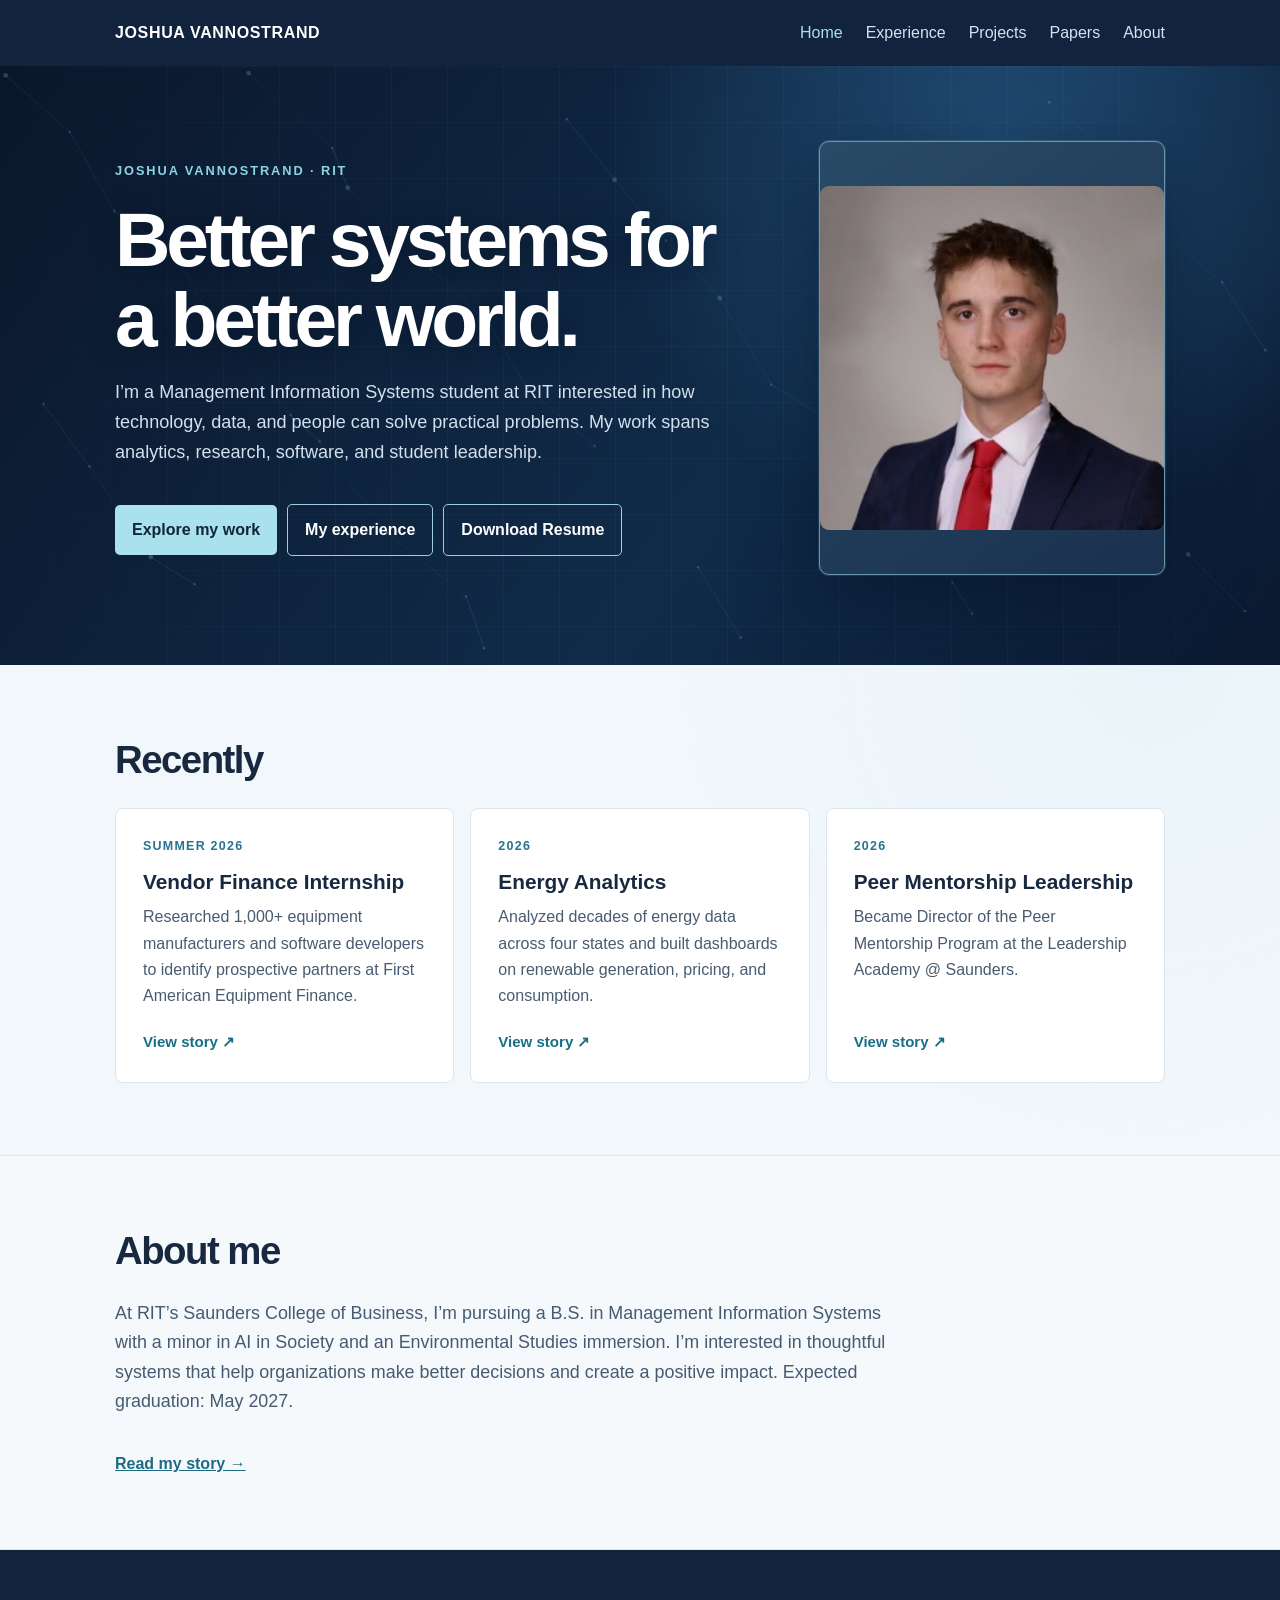
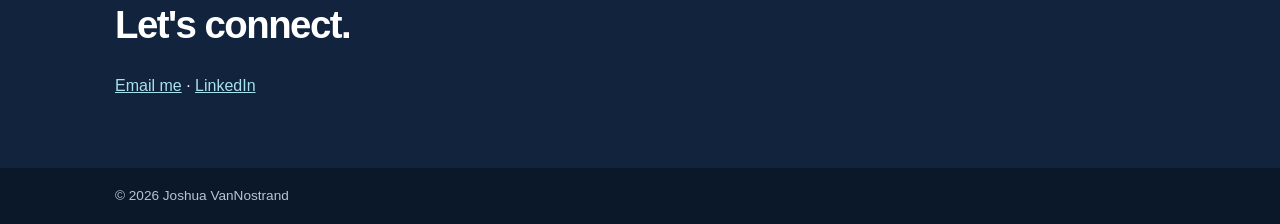
==== index.html @ e1688211 "Add files via upload" ====
<!doctype html><html lang="en"><head><meta charset="utf-8"><meta name="viewport" content="width=device-width,initial-scale=1"><meta name="description" content="Joshua VanNostrand — MIS, data analytics, technology, and research."><title>Home | Joshua VanNostrand</title><link rel="stylesheet" href="style.css"><script src="motion.js" defer></script><script src="project-dialogs.js" defer></script></head><body><header class="dark"><nav class="wrap nav" aria-label="Main navigation"><a class="brand" href="">JOSHUA VANNOSTRAND</a><div class="navlinks"><a href="" aria-current="page">Home</a><a href="experience/">Experience</a><a href="projects/">Projects</a><a href="papers/">Papers</a><a href="about/">About</a></div></nav></header><main><section class="dark hero"><div class="wrap herogrid"><div><div class="eyebrow">Joshua VanNostrand · RIT</div><h1>Better systems for a better world.</h1><p>I’m a Management Information Systems student at RIT interested in how technology, data, and people can solve practical problems. My work spans analytics, research, software, and student leadership.</p><a class="button" href="projects/">Explore my work</a><a class="button alt" href="experience/">My experience</a><a class="button alt" href="assets/joshua-vannostrand-resume.pdf" download="Joshua-VanNostrand-Resume.pdf">Download Resume</a></div><div class="portrait"><img src="assets/joshua-vannostrand.jpg" alt="Portrait of Joshua VanNostrand" width="576" height="576"></div></div></section><section class="section"><div class="wrap"><h2>Recently</h2><div class="grid"><article class="card project-card"><div class="project-summary"><div class="meta">Summer 2026</div><h3>Vendor Finance Internship</h3><p>Researched 1,000+ equipment manufacturers and software developers to identify prospective partners at First American Equipment Finance.</p></div><span class="project-cue" aria-hidden="true">View story</span><button class="project-hit-area" type="button" data-project="recent-vendor-finance-internship" aria-label="View Vendor Finance Internship" aria-haspopup="dialog"></button></article><dialog class="project-dialog" id="recent-vendor-finance-internship" aria-labelledby="title-recent-vendor-finance-internship"><div class="dialog-top"><div class="meta">Summer 2026</div><h2 id="title-recent-vendor-finance-internship">Vendor Finance Internship</h2><button class="dialog-close" type="button" aria-label="Close Vendor Finance Internship" data-close-dialog>×</button></div><div class="dialog-body"><h3>At a glance</h3><p>Researched 1,000+ equipment manufacturers and software developers to identify prospective partners at First American Equipment Finance.</p><h3>More about the work</h3><p>Researched prospective partners for the Healthcare team and developed vendor profiles to support business development at First American Equipment Finance.</p></div></dialog><article class="card project-card"><div class="project-summary"><div class="meta">2026</div><h3>Energy Analytics</h3><p>Analyzed decades of energy data across four states and built dashboards on renewable generation, pricing, and consumption.</p></div><span class="project-cue" aria-hidden="true">View story</span><button class="project-hit-area" type="button" data-project="recent-energy-analytics" aria-label="View Energy Analytics" aria-haspopup="dialog"></button></article><dialog class="project-dialog" id="recent-energy-analytics" aria-labelledby="title-recent-energy-analytics"><div class="dialog-top"><div class="meta">2026</div><h2 id="title-recent-energy-analytics">Energy Analytics</h2><button class="dialog-close" type="button" aria-label="Close Energy Analytics" data-close-dialog>×</button></div><div class="dialog-body"><h3>At a glance</h3><p>Analyzed decades of energy data across four states and built dashboards on renewable generation, pricing, and consumption.</p><h3>More about the work</h3><p>Built dashboards to compare energy trends across four states, connecting data analysis to recommendations for renewable integration.</p></div></dialog><article class="card project-card"><div class="project-summary"><div class="meta">2026</div><h3>Peer Mentorship Leadership</h3><p>Became Director of the Peer Mentorship Program at the Leadership Academy @ Saunders.</p></div><span class="project-cue" aria-hidden="true">View story</span><button class="project-hit-area" type="button" data-project="recent-peer-mentorship-leadership" aria-label="View Peer Mentorship Leadership" aria-haspopup="dialog"></button></article><dialog class="project-dialog" id="recent-peer-mentorship-leadership" aria-labelledby="title-recent-peer-mentorship-leadership"><div class="dialog-top"><div class="meta">2026</div><h2 id="title-recent-peer-mentorship-leadership">Peer Mentorship Leadership</h2><button class="dialog-close" type="button" aria-label="Close Peer Mentorship Leadership" data-close-dialog>×</button></div><div class="dialog-body"><h3>At a glance</h3><p>Became Director of the Peer Mentorship Program at the Leadership Academy @ Saunders.</p><h3>More about the work</h3><p>Coordinate mentor matching, training, and community events for students at Saunders College of Business.</p></div></dialog></div></div></section><section class="section"><div class="wrap"><h2>About me</h2><p class="lead">At RIT’s Saunders College of Business, I’m pursuing a B.S. in Management Information Systems with a minor in AI in Society and an Environmental Studies immersion. I’m interested in thoughtful systems that help organizations make better decisions and create a positive impact. Expected graduation: May 2027.</p><a class="textlink" href="about/">Read my story →</a></div></section></main><footer><div class="dark footer"><div class="wrap"><h2>Let's connect.</h2><p><a href="mailto:vannostrandjosh2005@gmail.com">Email me</a> · <a href="https://www.linkedin.com/in/joshua-vannostrand/" target="_blank" rel="noopener noreferrer">LinkedIn</a></p></div></div><div class="copyright"><div class="wrap">© 2026 Joshua VanNostrand</div></div></footer></body></html>
---- style.css ----
*{box-sizing:border-box}html{scroll-behavior:smooth}body{margin:0;background:#f6f9fc;color:#17283f;font:16px/1.65 Arial,sans-serif}a{color:inherit}a:focus-visible{outline:3px solid #d6a64b;outline-offset:4px}.wrap{max-width:1100px;margin:auto;padding:0 25px}.dark{background:#11233d;color:white}.nav{display:flex;justify-content:space-between;gap:25px;align-items:center;padding-top:20px;padding-bottom:20px}.brand{font-weight:bold;text-decoration:none;letter-spacing:.04em}.navlinks{display:flex;gap:23px;flex-wrap:wrap}.navlinks a{text-decoration:none;color:#d5e2f0}.navlinks a[aria-current],.navlinks a:hover{color:#a8e0ed}.hero{padding:75px 0 90px}.herogrid{display:grid;grid-template-columns:1.3fr .7fr;gap:60px;align-items:center}.eyebrow{color:#8dd3e4;text-transform:uppercase;letter-spacing:.15em;font-size:.8rem;font-weight:bold}h1{font-size:clamp(2.9rem,6vw,5.2rem);letter-spacing:-.055em;line-height:1.05;margin:18px 0}h2{font-size:clamp(1.9rem,3vw,2.6rem);letter-spacing:-.04em;line-height:1.2;margin:0 0 25px}h3{font-size:1.3rem;line-height:1.3;margin:0 0 9px}.hero p,.pagehead p{font-size:1.13rem;color:#d3e0ee;max-width:650px}.portrait{aspect-ratio:4/5;border:1px solid #6b96a9;border-radius:10px;background:linear-gradient(145deg,#294b67,#1a314f);display:grid;place-content:center;text-align:center;min-height:350px}.portrait img{width:100%;height:100%;object-fit:cover;border-radius:9px;display:block}.portrait b{font-size:5rem;letter-spacing:-.08em;color:#b1e1eb}.portrait span{font-size:.9rem;color:#d4e3e9}.button{display:inline-block;background:#a9e1ed;color:#10263a;text-decoration:none;font-weight:bold;border-radius:5px;padding:12px 17px;margin:18px 10px 0 0}.button.alt{background:transparent;color:white;border:1px solid #9dcfdf}.section{padding:72px 0;border-bottom:1px solid #d9e4ed}.lead{max-width:790px;font-size:1.12rem;color:#455b72}.grid{display:grid;grid-template-columns:repeat(3,1fr);gap:16px}.card{background:white;border:1px solid #dce5ee;border-radius:8px;padding:27px}.card p,.row p{color:#485b70;margin:0}.meta{font-size:.78rem;text-transform:uppercase;letter-spacing:.1em;font-weight:bold;color:#26758e;margin-bottom:12px}.pagehead{padding:68px 0 75px}.pagehead h1{font-size:clamp(2.8rem,5vw,4.5rem)}.row{display:grid;grid-template-columns:190px 1fr;gap:26px;border-top:1px solid #cedce7;padding:25px 0}.date,.org{font-weight:bold;color:#337c90}.org{margin-bottom:7px}.chips{display:flex;flex-wrap:wrap;gap:7px;margin-top:18px}.chips span{background:#eaf3f7;color:#275b6d;padding:5px 8px;border-radius:4px;font-size:.8rem}.notice{background:#e7f2f7;border-left:4px solid #71b8cd;padding:25px;max-width:780px}.footer{padding:52px 0}.footer a{color:#a9e1ed}.copyright{background:#0b182a;color:#b7c5d2;padding:17px 0;font-size:.85rem}@media(max-width:750px){.nav{align-items:flex-start;flex-direction:column}.herogrid,.grid,.row{grid-template-columns:1fr}.hero{padding:55px 0}.portrait{max-width:370px;min-height:290px}.section{padding:52px 0}.row{gap:3px}}
/* Interactive technical backdrop */
.hero,.pagehead{position:relative;overflow:hidden;isolation:isolate;background:radial-gradient(circle at 78% 15%,#214c73 0,transparent 35%),linear-gradient(125deg,#0b172b 0%,#102b49 60%,#0b1930 100%)}
.hero::before,.pagehead::before{content:"";position:absolute;inset:0;z-index:-1;pointer-events:none;background:linear-gradient(90deg,transparent 98%,rgba(128,215,237,.07) 100%),linear-gradient(0deg,transparent 98%,rgba(128,215,237,.07) 100%);background-size:56px 56px;mask-image:linear-gradient(to right,transparent,black 20%,black 85%,transparent);transform:translate3d(calc(var(--mx,0px)*.025),calc(var(--scroll,0px)*-.04),0)}
.motion-canvas{position:absolute;inset:0;width:100%;height:100%;z-index:-1;pointer-events:none;opacity:.88}
.hero .herogrid,.pagehead .wrap{position:relative;z-index:1}.hero h1{text-shadow:0 4px 25px #09172a88}.pagehead h1{text-shadow:0 3px 22px #07162888}
.portrait{box-shadow:0 22px 75px #07162c99,0 0 0 1px #8bd7e233;transform:translate3d(calc(var(--mx,0px)*.012),calc(var(--my,0px)*.012),0);transition:transform .25s ease-out,box-shadow .25s ease-out}.portrait:hover{box-shadow:0 24px 85px #07162caa,0 0 28px #72d8f455}
.section:nth-of-type(even){background:radial-gradient(circle at 90% 0%,#d8eef650,transparent 38%),#f2f7fb}.card{transition:transform .25s ease,box-shadow .25s ease,border-color .25s ease}.card:hover{transform:translateY(-5px);box-shadow:0 14px 35px #18375218;border-color:#a9cdda}.button{transition:transform .2s ease,box-shadow .2s ease}.button:hover{transform:translateY(-2px);box-shadow:0 8px 22px #54bada33}
.reveal{opacity:0;transform:translateY(18px);transition:opacity .7s ease,transform .7s ease}.reveal.visible{opacity:1;transform:none}
@media(max-width:750px){.portrait{transform:none}.hero::before,.pagehead::before{background-size:40px 40px}}
@media(prefers-reduced-motion:reduce){html{scroll-behavior:auto}*,*::before,*::after{animation-duration:.01ms!important;transition-duration:.01ms!important}.reveal{opacity:1;transform:none}.portrait{transform:none!important}}

.story-intro{max-width:750px;font-size:1.2rem;color:#415870}.story{position:relative;max-width:930px;margin:0 auto}.story::before{content:"";position:absolute;left:15px;top:10px;bottom:35px;width:2px;background:linear-gradient(#74c9dd,#264f80)}.chapter{position:relative;padding:0 0 60px 57px}.chapter::before{content:"";position:absolute;left:8px;top:7px;width:16px;height:16px;border-radius:50%;background:#9be0ef;box-shadow:0 0 0 5px #e1f3f8;border:2px solid #28758c}.chapter:last-child{padding-bottom:0}.chapter .year{color:#267a92;font-size:.81rem;font-weight:bold;letter-spacing:.13em;text-transform:uppercase}.chapter h2{margin:8px 0 13px}.chapter p{max-width:740px;color:#43566c}.travel-grid{display:grid;grid-template-columns:repeat(4,1fr);gap:12px;margin:26px 0 9px}.travel-grid figure{margin:0}.travel-grid img{width:100%;height:220px;object-fit:cover;border-radius:7px;display:block;transition:transform .25s ease,box-shadow .25s ease}.travel-grid img:hover{transform:translateY(-4px);box-shadow:0 12px 24px #17374a33}.travel-grid figcaption{font-size:.82rem;color:#52657a;margin-top:8px}.club-grid{display:grid;grid-template-columns:repeat(2,1fr);gap:16px;margin-top:23px}.club-grid .card{min-height:0}.textlink{display:inline-block;margin-top:16px;color:#1c6b83;font-weight:bold}.story-end{background:#eaf4f8;padding:27px;border-left:4px solid #72bdd2;border-radius:4px}
@media(max-width:850px){.travel-grid{grid-template-columns:repeat(2,1fr)}.club-grid{grid-template-columns:1fr}}@media(max-width:500px){.travel-grid{gap:9px}.travel-grid img{height:170px}.chapter{padding-left:42px}.travel-grid figcaption{font-size:.75rem}}

.project-card{display:flex;flex-direction:column;align-items:flex-start}.project-card .project-summary{flex:1}.project-card .chips{margin-top:16px}.dialog-close:focus-visible{outline:3px solid #d6a64b;outline-offset:3px}
.project-dialog{border:1px solid #87bad0;border-radius:14px;padding:0;width:min(760px,calc(100vw - 32px));max-height:min(86vh,900px);color:#17283f;background:#f7fbfd;box-shadow:0 28px 90px #061728a8;overflow:auto}.project-dialog::backdrop{background:#061426c9;backdrop-filter:blur(5px)}.dialog-top{background:linear-gradient(125deg,#10233c,#1d4968);color:white;padding:34px 44px 30px;position:relative}.dialog-top .meta{color:#9cdeec}.dialog-top h2{margin:8px 36px 0 0;font-size:clamp(1.7rem,3vw,2.3rem)}.dialog-close{position:absolute;top:20px;right:22px;width:36px;height:36px;border:1px solid #a8d5df;border-radius:50%;color:white;background:#ffffff16;font-size:1.4rem;line-height:1;cursor:pointer}.dialog-body{padding:30px 44px 40px}.dialog-body p{color:#425970;margin:0 0 20px}.dialog-body h3{font-size:1rem;color:#1a6780;text-transform:uppercase;letter-spacing:.09em;margin:24px 0 8px}.dialog-body .chips{margin-top:10px}.dialog-body .chips span{background:#e2f0f5}
@media(max-width:600px){.dialog-top{padding:25px 24px}.dialog-body{padding:24px}.dialog-close{top:14px;right:14px}}
@media(prefers-reduced-motion:no-preference){.project-dialog[open]{animation:dialog-in .22s ease-out}@keyframes dialog-in{from{opacity:0;transform:translateY(12px) scale(.985)}to{opacity:1;transform:none}}}

.project-card{position:relative;cursor:pointer}.project-hit-area{position:absolute;inset:0;width:100%;height:100%;border:0;border-radius:8px;background:transparent;cursor:pointer}.project-hit-area:focus-visible{outline:3px solid #d6a64b;outline-offset:4px}.project-card:focus-within{border-color:#6bbbd0;box-shadow:0 14px 35px #18375224}.project-card .project-cue{display:inline-block;margin-top:20px;color:#176e86;font-size:.94rem;font-weight:bold}.project-card .project-cue::after{content:" ↗"}.project-card:hover .project-cue{text-decoration:underline}

.role-card{position:relative;display:grid;grid-template-columns:190px 1fr;gap:26px;cursor:pointer}.role-card .project-cue{display:inline-block;margin-top:12px}.role-card:hover,.role-card:focus-within{background:#ecf7fa}.role-card h3{margin:0}.role-card .org{margin:5px 0 9px}
.photo-carousel{margin-top:18px}.carousel-viewport{display:flex;overflow-x:auto;scroll-snap-type:x proximity;scroll-behavior:auto;overscroll-behavior-inline:contain;border-radius:8px;background:#11233d;scrollbar-width:thin}.carousel-viewport figure{flex:0 0 100%;scroll-snap-align:start;margin:0;text-align:center}.carousel-viewport img{display:block;width:100%;height:min(48vh,420px);object-fit:contain}.carousel-viewport figcaption{padding:10px;color:#e4f3f8;font-size:.9rem}.carousel-controls{display:flex;align-items:center;justify-content:center;gap:20px;margin-top:12px}.carousel-controls button{border:1px solid #8ab9c8;background:white;border-radius:50%;width:38px;height:38px;color:#185c72;font-size:1.5rem;line-height:1;cursor:pointer}.carousel-controls button:hover{background:#e4f4f8}.carousel-count{font-size:.9rem;color:#4e6578;min-width:52px;text-align:center}
.travel-grid{display:flex;gap:0;margin:0}.travel-grid figure{flex:0 0 100%;scroll-snap-align:start}.travel-grid img{height:min(48vh,420px);object-fit:contain}.travel-grid figcaption{color:#e4f3f8;padding:10px;margin:0}
@media(max-width:750px){.role-card{grid-template-columns:1fr;gap:4px}}
@media(prefers-reduced-motion:reduce){.carousel-viewport{scroll-behavior:auto}}

.gallery-hint{font-size:.86rem;color:#52697c;margin:10px 0 0}.carousel-viewport:focus-visible{outline:3px solid #d6a64b;outline-offset:3px}
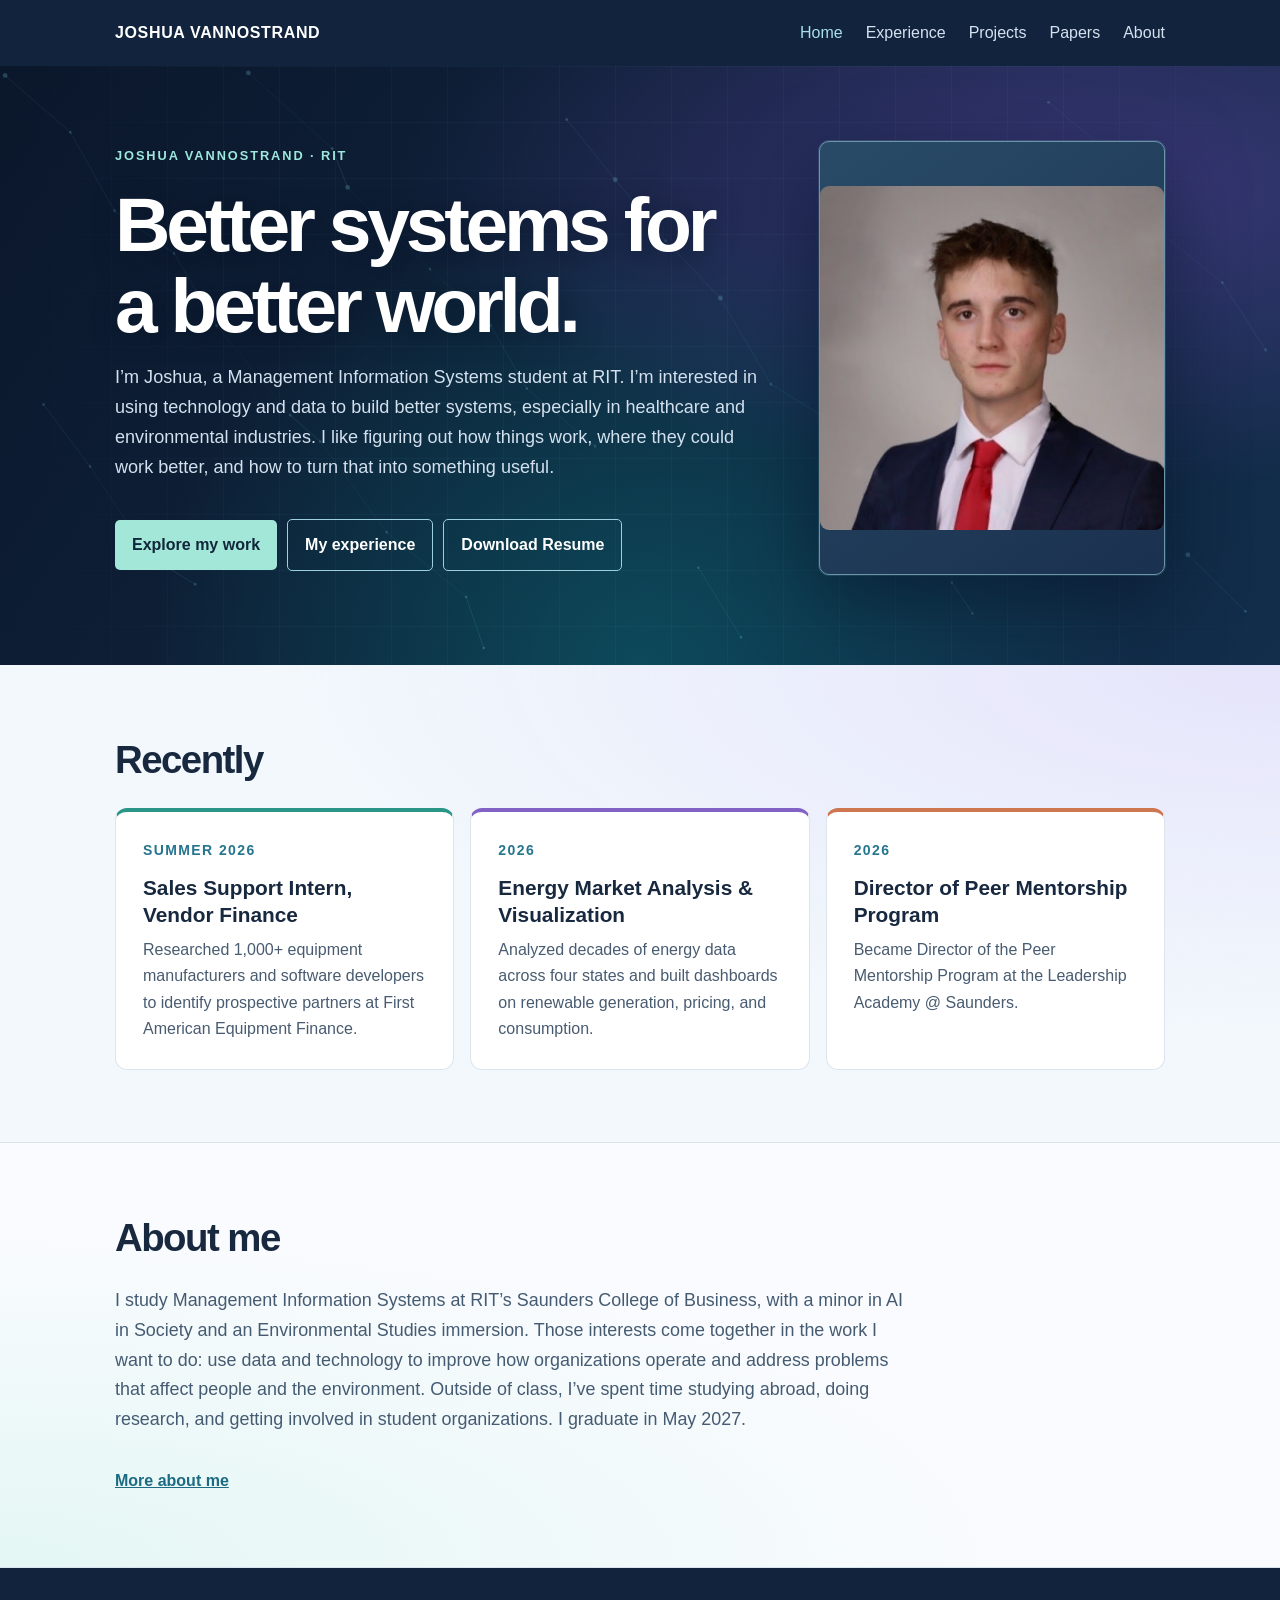
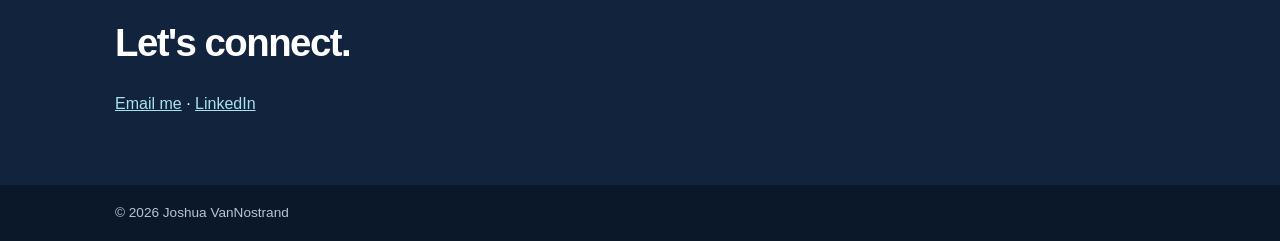
==== commit 6a32851e: "Add files via upload" ====
--- a/index.html
+++ b/index.html
@@ -1 +1 @@
-<!doctype html><html lang="en"><head><meta charset="utf-8"><meta name="viewport" content="width=device-width,initial-scale=1"><meta name="description" content="Joshua VanNostrand — MIS, data analytics, technology, and research."><title>Home | Joshua VanNostrand</title><link rel="stylesheet" href="style.css"><script src="motion.js" defer></script><script src="project-dialogs.js" defer></script></head><body><header class="dark"><nav class="wrap nav" aria-label="Main navigation"><a class="brand" href="">JOSHUA VANNOSTRAND</a><div class="navlinks"><a href="" aria-current="page">Home</a><a href="experience/">Experience</a><a href="projects/">Projects</a><a href="papers/">Papers</a><a href="about/">About</a></div></nav></header><main><section class="dark hero"><div class="wrap herogrid"><div><div class="eyebrow">Joshua VanNostrand · RIT</div><h1>Better systems for a better world.</h1><p>I’m a Management Information Systems student at RIT interested in how technology, data, and people can solve practical problems. My work spans analytics, research, software, and student leadership.</p><a class="button" href="projects/">Explore my work</a><a class="button alt" href="experience/">My experience</a><a class="button alt" href="assets/joshua-vannostrand-resume.pdf" download="Joshua-VanNostrand-Resume.pdf">Download Resume</a></div><div class="portrait"><img src="assets/joshua-vannostrand.jpg" alt="Portrait of Joshua VanNostrand" width="576" height="576"></div></div></section><section class="section"><div class="wrap"><h2>Recently</h2><div class="grid"><article class="card project-card"><div class="project-summary"><div class="meta">Summer 2026</div><h3>Vendor Finance Internship</h3><p>Researched 1,000+ equipment manufacturers and software developers to identify prospective partners at First American Equipment Finance.</p></div><span class="project-cue" aria-hidden="true">View story</span><button class="project-hit-area" type="button" data-project="recent-vendor-finance-internship" aria-label="View Vendor Finance Internship" aria-haspopup="dialog"></button></article><dialog class="project-dialog" id="recent-vendor-finance-internship" aria-labelledby="title-recent-vendor-finance-internship"><div class="dialog-top"><div class="meta">Summer 2026</div><h2 id="title-recent-vendor-finance-internship">Vendor Finance Internship</h2><button class="dialog-close" type="button" aria-label="Close Vendor Finance Internship" data-close-dialog>×</button></div><div class="dialog-body"><h3>At a glance</h3><p>Researched 1,000+ equipment manufacturers and software developers to identify prospective partners at First American Equipment Finance.</p><h3>More about the work</h3><p>Researched prospective partners for the Healthcare team and developed vendor profiles to support business development at First American Equipment Finance.</p></div></dialog><article class="card project-card"><div class="project-summary"><div class="meta">2026</div><h3>Energy Analytics</h3><p>Analyzed decades of energy data across four states and built dashboards on renewable generation, pricing, and consumption.</p></div><span class="project-cue" aria-hidden="true">View story</span><button class="project-hit-area" type="button" data-project="recent-energy-analytics" aria-label="View Energy Analytics" aria-haspopup="dialog"></button></article><dialog class="project-dialog" id="recent-energy-analytics" aria-labelledby="title-recent-energy-analytics"><div class="dialog-top"><div class="meta">2026</div><h2 id="title-recent-energy-analytics">Energy Analytics</h2><button class="dialog-close" type="button" aria-label="Close Energy Analytics" data-close-dialog>×</button></div><div class="dialog-body"><h3>At a glance</h3><p>Analyzed decades of energy data across four states and built dashboards on renewable generation, pricing, and consumption.</p><h3>More about the work</h3><p>Built dashboards to compare energy trends across four states, connecting data analysis to recommendations for renewable integration.</p></div></dialog><article class="card project-card"><div class="project-summary"><div class="meta">2026</div><h3>Peer Mentorship Leadership</h3><p>Became Director of the Peer Mentorship Program at the Leadership Academy @ Saunders.</p></div><span class="project-cue" aria-hidden="true">View story</span><button class="project-hit-area" type="button" data-project="recent-peer-mentorship-leadership" aria-label="View Peer Mentorship Leadership" aria-haspopup="dialog"></button></article><dialog class="project-dialog" id="recent-peer-mentorship-leadership" aria-labelledby="title-recent-peer-mentorship-leadership"><div class="dialog-top"><div class="meta">2026</div><h2 id="title-recent-peer-mentorship-leadership">Peer Mentorship Leadership</h2><button class="dialog-close" type="button" aria-label="Close Peer Mentorship Leadership" data-close-dialog>×</button></div><div class="dialog-body"><h3>At a glance</h3><p>Became Director of the Peer Mentorship Program at the Leadership Academy @ Saunders.</p><h3>More about the work</h3><p>Coordinate mentor matching, training, and community events for students at Saunders College of Business.</p></div></dialog></div></div></section><section class="section"><div class="wrap"><h2>About me</h2><p class="lead">At RIT’s Saunders College of Business, I’m pursuing a B.S. in Management Information Systems with a minor in AI in Society and an Environmental Studies immersion. I’m interested in thoughtful systems that help organizations make better decisions and create a positive impact. Expected graduation: May 2027.</p><a class="textlink" href="about/">Read my story →</a></div></section></main><footer><div class="dark footer"><div class="wrap"><h2>Let's connect.</h2><p><a href="mailto:vannostrandjosh2005@gmail.com">Email me</a> · <a href="https://www.linkedin.com/in/joshua-vannostrand/" target="_blank" rel="noopener noreferrer">LinkedIn</a></p></div></div><div class="copyright"><div class="wrap">© 2026 Joshua VanNostrand</div></div></footer></body></html>+<!doctype html><html lang="en"><head><meta charset="utf-8"><meta name="viewport" content="width=device-width,initial-scale=1"><meta name="description" content="Joshua VanNostrand — RIT MIS student interested in technology and data for better systems in healthcare and environmental industries."><title>Home | Joshua VanNostrand</title><link rel="icon" type="image/svg+xml" href="data:image/svg+xml,%3Csvg%20xmlns%3D%22http%3A%2F%2Fwww.w3.org%2F2000%2Fsvg%22%20viewBox%3D%220%200%2064%2064%22%3E%3Crect%20width%3D%2264%22%20height%3D%2264%22%20rx%3D%2212%22%20fill%3D%22%230b1930%22%2F%3E%3Cpath%20d%3D%22M12%2019h15v24c0%209-15%209-15%200v-4%22%20fill%3D%22none%22%20stroke%3D%22%238dd3e4%22%20stroke-width%3D%226%22%20stroke-linejoin%3D%22round%22%2F%3E%3Cpath%20d%3D%22m34%2017%209%2031%2010-31%22%20fill%3D%22none%22%20stroke%3D%22%238dd3e4%22%20stroke-width%3D%226%22%20stroke-linejoin%3D%22round%22%2F%3E%3C%2Fsvg%3E"><link rel="stylesheet" href="style.css"><script src="motion.js" defer></script><script src="project-dialogs.js" defer></script></head><body><header class="dark"><nav class="wrap nav" aria-label="Main navigation"><a class="brand" href="">JOSHUA VANNOSTRAND</a><div class="navlinks"><a href="" aria-current="page">Home</a><a href="experience/">Experience</a><a href="projects/">Projects</a><a href="papers/">Papers</a><a href="about/">About</a></div></nav></header><main><section class="dark hero"><div class="wrap herogrid"><div><div class="eyebrow">Joshua VanNostrand · RIT</div><h1>Better systems for a better world.</h1><p>I’m Joshua, a Management Information Systems student at RIT. I’m interested in using technology and data to build better systems, especially in healthcare and environmental industries. I like figuring out how things work, where they could work better, and how to turn that into something useful.</p><a class="button" href="projects/">Explore my work</a><a class="button alt" href="experience/">My experience</a><a class="button alt" href="assets/joshua-vannostrand-resume.pdf" download="Joshua-VanNostrand-Resume.pdf">Download Resume</a></div><div class="portrait"><img src="assets/joshua-vannostrand.jpg" alt="Portrait of Joshua VanNostrand" width="576" height="576"></div></div></section><section class="section"><div class="wrap"><h2>Recently</h2><div class="grid"><article class="card project-card"><div class="project-summary"><div class="meta">Summer 2026</div><h3>Sales Support Intern, Vendor Finance</h3><p>Researched 1,000+ equipment manufacturers and software developers to identify prospective partners at First American Equipment Finance.</p></div><button class="project-hit-area" type="button" data-project="recent-sales-support-intern,-vendor-finance" aria-label="View Sales Support Intern, Vendor Finance" aria-haspopup="dialog"></button></article><dialog class="project-dialog" id="recent-sales-support-intern,-vendor-finance" aria-labelledby="title-recent-sales-support-intern,-vendor-finance"><div class="dialog-top"><div class="meta">Summer 2026</div><h2 id="title-recent-sales-support-intern,-vendor-finance">Sales Support Intern, Vendor Finance</h2><button class="dialog-close" type="button" aria-label="Close Sales Support Intern, Vendor Finance" data-close-dialog>×</button></div><div class="dialog-body"><h3>Overview</h3><p>Researched 1,000+ equipment manufacturers and software developers to identify prospective partners at First American Equipment Finance.</p><h3>More about the work</h3><p>Researched prospective partners for the Healthcare team and developed vendor profiles to support business development at First American Equipment Finance.</p></div></dialog><article class="card project-card"><div class="project-summary"><div class="meta">2026</div><h3>Energy Market Analysis & Visualization</h3><p>Analyzed decades of energy data across four states and built dashboards on renewable generation, pricing, and consumption.</p></div><button class="project-hit-area" type="button" data-project="recent-energy-market-analysis-&-visualization" aria-label="View Energy Market Analysis & Visualization" aria-haspopup="dialog"></button></article><dialog class="project-dialog" id="recent-energy-market-analysis-&-visualization" aria-labelledby="title-recent-energy-market-analysis-&-visualization"><div class="dialog-top"><div class="meta">2026</div><h2 id="title-recent-energy-market-analysis-&-visualization">Energy Market Analysis & Visualization</h2><button class="dialog-close" type="button" aria-label="Close Energy Market Analysis & Visualization" data-close-dialog>×</button></div><div class="dialog-body"><h3>Overview</h3><p>Analyzed decades of energy data across four states and built dashboards on renewable generation, pricing, and consumption.</p><h3>More about the work</h3><p>Analyzed more than 196,000 data points and 700+ variables per state across California, Texas, Arizona, and New Mexico. The dashboards supported cross-state benchmarking and recommendations on renewable adoption, infrastructure, and interstate coordination.</p></div></dialog><article class="card project-card"><div class="project-summary"><div class="meta">2026</div><h3>Director of Peer Mentorship Program</h3><p>Became Director of the Peer Mentorship Program at the Leadership Academy @ Saunders.</p></div><button class="project-hit-area" type="button" data-project="recent-director-of-peer-mentorship-program" aria-label="View Director of Peer Mentorship Program" aria-haspopup="dialog"></button></article><dialog class="project-dialog" id="recent-director-of-peer-mentorship-program" aria-labelledby="title-recent-director-of-peer-mentorship-program"><div class="dialog-top"><div class="meta">2026</div><h2 id="title-recent-director-of-peer-mentorship-program">Director of Peer Mentorship Program</h2><button class="dialog-close" type="button" aria-label="Close Director of Peer Mentorship Program" data-close-dialog>×</button></div><div class="dialog-body"><h3>Overview</h3><p>Became Director of the Peer Mentorship Program at the Leadership Academy @ Saunders.</p><h3>More about the work</h3><p>Coordinate mentor matching, training, and community events for students at Saunders College of Business.</p></div></dialog></div></div></section><section class="section"><div class="wrap"><h2>About me</h2><p class="lead">I study Management Information Systems at RIT’s Saunders College of Business, with a minor in AI in Society and an Environmental Studies immersion. Those interests come together in the work I want to do: use data and technology to improve how organizations operate and address problems that affect people and the environment. Outside of class, I’ve spent time studying abroad, doing research, and getting involved in student organizations. I graduate in May 2027.</p><a class="textlink" href="about/">More about me</a></div></section></main><footer><div class="dark footer"><div class="wrap"><h2>Let's connect.</h2><p><a href="mailto:vannostrandjosh2005@gmail.com">Email me</a> · <a href="https://www.linkedin.com/in/joshua-vannostrand/" target="_blank" rel="noopener noreferrer">LinkedIn</a></p></div></div><div class="copyright"><div class="wrap">© 2026 Joshua VanNostrand</div></div></footer></body></html>
--- a/style.css
+++ b/style.css
@@ -27,3 +27,18 @@
 @media(prefers-reduced-motion:reduce){.carousel-viewport{scroll-behavior:auto}}
 
 .gallery-hint{font-size:.86rem;color:#52697c;margin:10px 0 0}.carousel-viewport:focus-visible{outline:3px solid #d6a64b;outline-offset:3px}
+
+.hero,.pagehead{background:radial-gradient(ellipse at 85% 20%,#6446aa80,transparent 45%),radial-gradient(ellipse at 50% 100%,#087f8366,transparent 55%),linear-gradient(125deg,#0b172b,#122e4b)}
+.hero h1{color:#fff}.hero .eyebrow,.pagehead .eyebrow{color:#9ce7de}
+.section:nth-of-type(even){background:radial-gradient(ellipse at 100% 0%,#d8d1fa80,transparent 55%),#f2f8fc}
+.section:nth-of-type(odd){background:radial-gradient(ellipse at 0 100%,#c8f1e970,transparent 55%),#f9fbfe}
+.card{border-top:4px solid #299688;border-radius:12px}.card:nth-of-type(3n+2){border-top-color:#8262c4}.card:nth-of-type(3n){border-top-color:#ce7650}
+.project-card:hover,.project-card:focus-within{border-color:#7563b4;box-shadow:0 16px 35px #59469724;transform:translateY(-5px)}
+.role-card{padding:25px 20px;border-radius:12px;border-left:4px solid #499a9b;margin-bottom:12px}.role-card:nth-of-type(even){border-left-color:#9576cd}.role-card:hover,.role-card:focus-within{background:#eeeafb}
+.button{background:#a2e7d7}.button:hover{box-shadow:0 8px 22px #9675cf44}.dialog-top{background:linear-gradient(115deg,#14334b,#35505d 55%,#59427c)}
+.story-intro{margin-bottom:50px}.story::before{background:linear-gradient(#e49c66,#9670cf,#41a79b,#4b8fc6)}
+.chapter::before{background:#f1b179;border-color:#a85f31;box-shadow:0 0 0 5px #faeadc}.chapter:nth-of-type(3n+2)::before{background:#ba9ce8;border-color:#73549c;box-shadow:0 0 0 5px #eee5fa}.chapter:nth-of-type(3n)::before{background:#8fddc9;border-color:#2c8276;box-shadow:0 0 0 5px #def5ee}
+.chapter .year{color:#655098;font-size:.875rem}.chapter h2{font-size:clamp(1.65rem,3vw,2.2rem)}
+.photo-carousel{max-width:760px;margin:24px 0 10px}.carousel-viewport{background:linear-gradient(120deg,#142b42,#303055);border:1px solid #70649a55;box-shadow:0 10px 28px #23364c18;scrollbar-color:#9b8bcd #1c2c45}.carousel-viewport img{height:clamp(250px,48vw,450px);max-height:60vh;object-fit:contain}.carousel-viewport figure{min-width:0}.carousel-viewport figcaption{font-size:.9rem}.story-end{background:linear-gradient(115deg,#dff3ed,#ede7fb);border-color:#8770b1}
+.education-panel{display:grid;grid-template-columns:1fr 1fr;gap:38px;padding:32px;border:1px solid #d2d9ed;border-radius:14px;background:linear-gradient(120deg,#e9f5f1,#f0ebfa)}.education-panel h3{color:#273955}.education-panel p{color:#45566e}.gpa{display:inline-flex;gap:12px;align-items:center;padding:9px 16px;background:#fff;border-radius:8px;color:#245d59}.awards{padding-left:20px;margin:16px 0 0}.awards li{margin:0 0 12px}.awards span{display:block;color:#536079;font-size:.9rem}.meta{font-size:.875rem}.chips span{font-size:.875rem}
+@media(max-width:650px){.education-panel{grid-template-columns:1fr;padding:24px;gap:25px}.chapter{padding-left:39px}.role-card{padding:20px 15px}.carousel-viewport img{height:320px}}
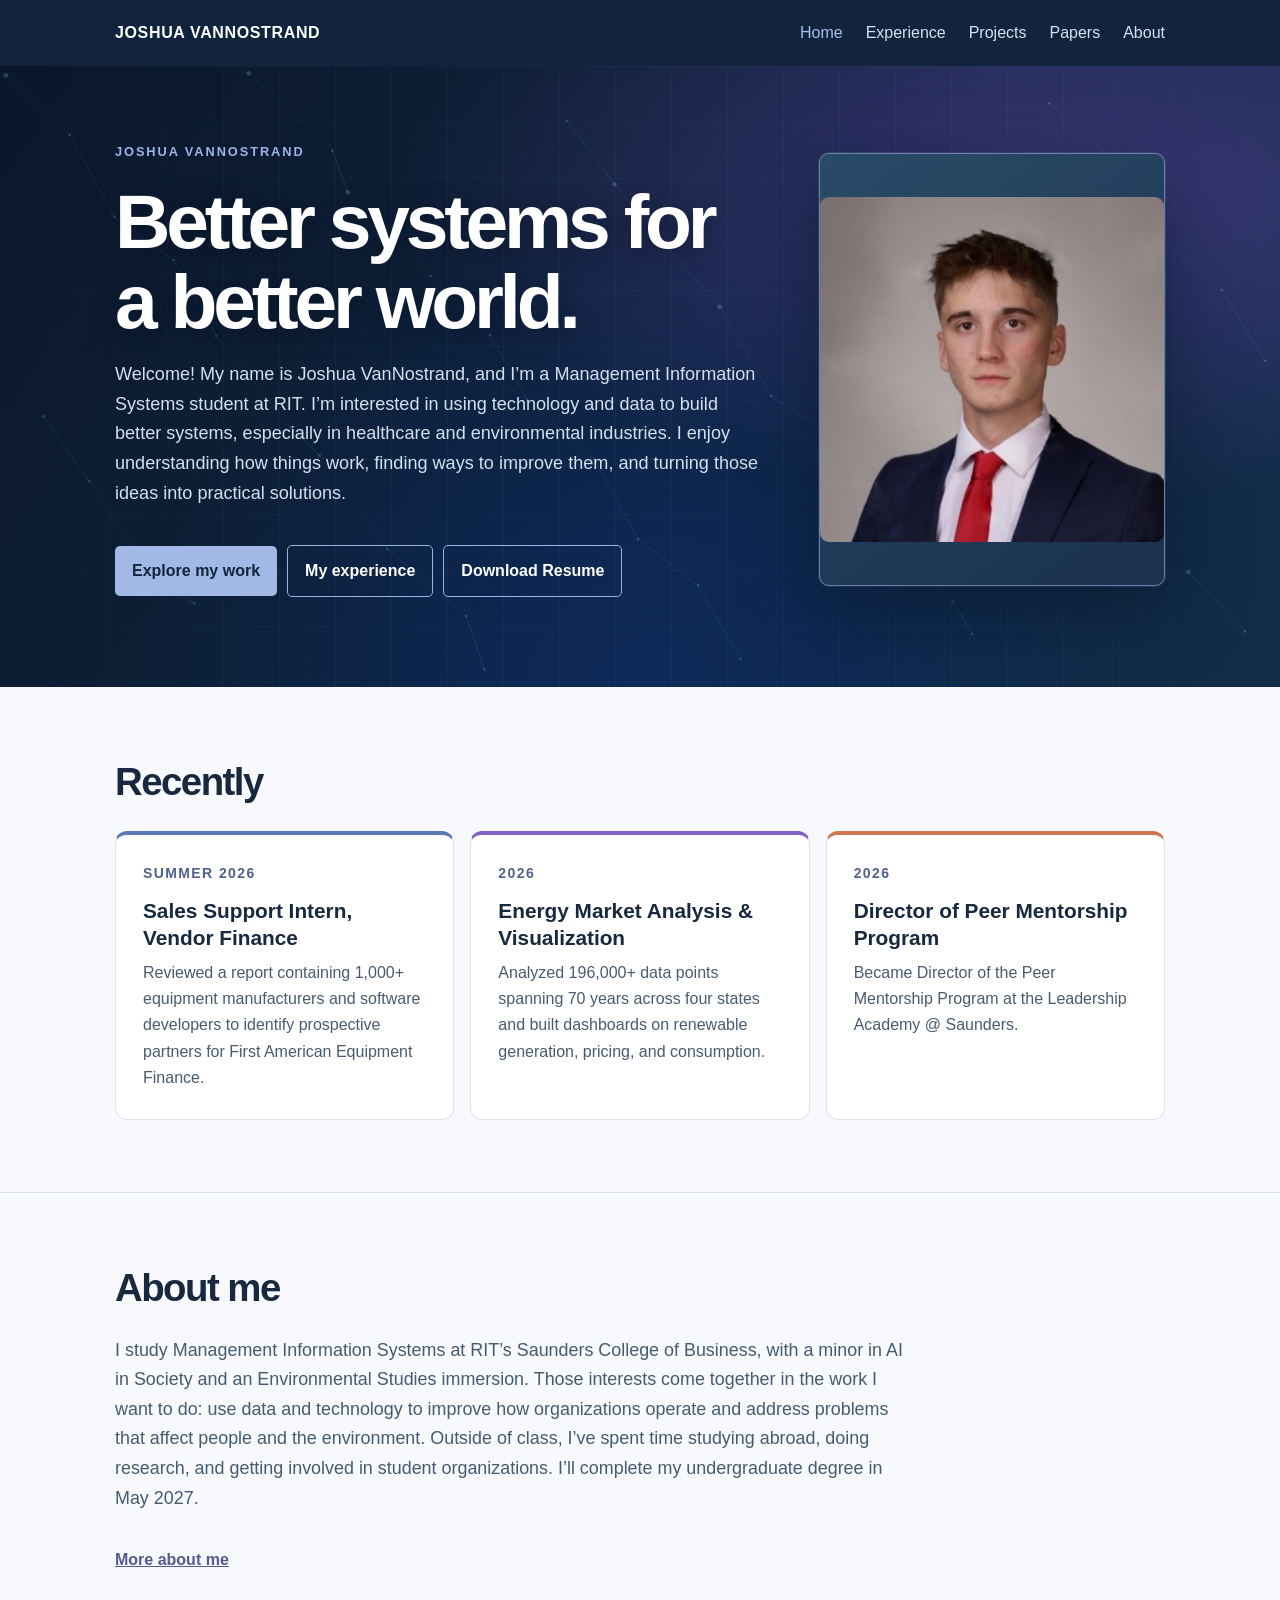
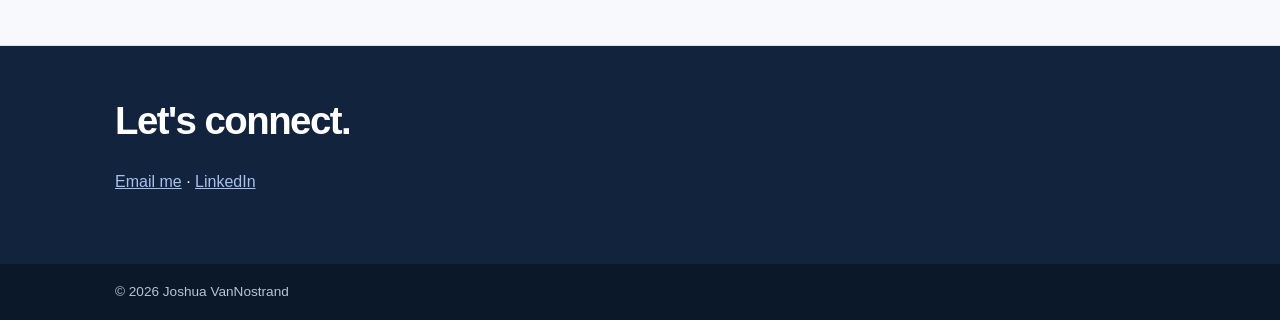
==== commit 0f85a3c0: "Add files via upload" ====
--- a/index.html
+++ b/index.html
@@ -1 +1 @@
-<!doctype html><html lang="en"><head><meta charset="utf-8"><meta name="viewport" content="width=device-width,initial-scale=1"><meta name="description" content="Joshua VanNostrand — RIT MIS student interested in technology and data for better systems in healthcare and environmental industries."><title>Home | Joshua VanNostrand</title><link rel="icon" type="image/svg+xml" href="data:image/svg+xml,%3Csvg%20xmlns%3D%22http%3A%2F%2Fwww.w3.org%2F2000%2Fsvg%22%20viewBox%3D%220%200%2064%2064%22%3E%3Crect%20width%3D%2264%22%20height%3D%2264%22%20rx%3D%2212%22%20fill%3D%22%230b1930%22%2F%3E%3Cpath%20d%3D%22M12%2019h15v24c0%209-15%209-15%200v-4%22%20fill%3D%22none%22%20stroke%3D%22%238dd3e4%22%20stroke-width%3D%226%22%20stroke-linejoin%3D%22round%22%2F%3E%3Cpath%20d%3D%22m34%2017%209%2031%2010-31%22%20fill%3D%22none%22%20stroke%3D%22%238dd3e4%22%20stroke-width%3D%226%22%20stroke-linejoin%3D%22round%22%2F%3E%3C%2Fsvg%3E"><link rel="stylesheet" href="style.css"><script src="motion.js" defer></script><script src="project-dialogs.js" defer></script></head><body><header class="dark"><nav class="wrap nav" aria-label="Main navigation"><a class="brand" href="">JOSHUA VANNOSTRAND</a><div class="navlinks"><a href="" aria-current="page">Home</a><a href="experience/">Experience</a><a href="projects/">Projects</a><a href="papers/">Papers</a><a href="about/">About</a></div></nav></header><main><section class="dark hero"><div class="wrap herogrid"><div><div class="eyebrow">Joshua VanNostrand · RIT</div><h1>Better systems for a better world.</h1><p>I’m Joshua, a Management Information Systems student at RIT. I’m interested in using technology and data to build better systems, especially in healthcare and environmental industries. I like figuring out how things work, where they could work better, and how to turn that into something useful.</p><a class="button" href="projects/">Explore my work</a><a class="button alt" href="experience/">My experience</a><a class="button alt" href="assets/joshua-vannostrand-resume.pdf" download="Joshua-VanNostrand-Resume.pdf">Download Resume</a></div><div class="portrait"><img src="assets/joshua-vannostrand.jpg" alt="Portrait of Joshua VanNostrand" width="576" height="576"></div></div></section><section class="section"><div class="wrap"><h2>Recently</h2><div class="grid"><article class="card project-card"><div class="project-summary"><div class="meta">Summer 2026</div><h3>Sales Support Intern, Vendor Finance</h3><p>Researched 1,000+ equipment manufacturers and software developers to identify prospective partners at First American Equipment Finance.</p></div><button class="project-hit-area" type="button" data-project="recent-sales-support-intern,-vendor-finance" aria-label="View Sales Support Intern, Vendor Finance" aria-haspopup="dialog"></button></article><dialog class="project-dialog" id="recent-sales-support-intern,-vendor-finance" aria-labelledby="title-recent-sales-support-intern,-vendor-finance"><div class="dialog-top"><div class="meta">Summer 2026</div><h2 id="title-recent-sales-support-intern,-vendor-finance">Sales Support Intern, Vendor Finance</h2><button class="dialog-close" type="button" aria-label="Close Sales Support Intern, Vendor Finance" data-close-dialog>×</button></div><div class="dialog-body"><h3>Overview</h3><p>Researched 1,000+ equipment manufacturers and software developers to identify prospective partners at First American Equipment Finance.</p><h3>More about the work</h3><p>Researched prospective partners for the Healthcare team and developed vendor profiles to support business development at First American Equipment Finance.</p></div></dialog><article class="card project-card"><div class="project-summary"><div class="meta">2026</div><h3>Energy Market Analysis & Visualization</h3><p>Analyzed decades of energy data across four states and built dashboards on renewable generation, pricing, and consumption.</p></div><button class="project-hit-area" type="button" data-project="recent-energy-market-analysis-&-visualization" aria-label="View Energy Market Analysis & Visualization" aria-haspopup="dialog"></button></article><dialog class="project-dialog" id="recent-energy-market-analysis-&-visualization" aria-labelledby="title-recent-energy-market-analysis-&-visualization"><div class="dialog-top"><div class="meta">2026</div><h2 id="title-recent-energy-market-analysis-&-visualization">Energy Market Analysis & Visualization</h2><button class="dialog-close" type="button" aria-label="Close Energy Market Analysis & Visualization" data-close-dialog>×</button></div><div class="dialog-body"><h3>Overview</h3><p>Analyzed decades of energy data across four states and built dashboards on renewable generation, pricing, and consumption.</p><h3>More about the work</h3><p>Analyzed more than 196,000 data points and 700+ variables per state across California, Texas, Arizona, and New Mexico. The dashboards supported cross-state benchmarking and recommendations on renewable adoption, infrastructure, and interstate coordination.</p></div></dialog><article class="card project-card"><div class="project-summary"><div class="meta">2026</div><h3>Director of Peer Mentorship Program</h3><p>Became Director of the Peer Mentorship Program at the Leadership Academy @ Saunders.</p></div><button class="project-hit-area" type="button" data-project="recent-director-of-peer-mentorship-program" aria-label="View Director of Peer Mentorship Program" aria-haspopup="dialog"></button></article><dialog class="project-dialog" id="recent-director-of-peer-mentorship-program" aria-labelledby="title-recent-director-of-peer-mentorship-program"><div class="dialog-top"><div class="meta">2026</div><h2 id="title-recent-director-of-peer-mentorship-program">Director of Peer Mentorship Program</h2><button class="dialog-close" type="button" aria-label="Close Director of Peer Mentorship Program" data-close-dialog>×</button></div><div class="dialog-body"><h3>Overview</h3><p>Became Director of the Peer Mentorship Program at the Leadership Academy @ Saunders.</p><h3>More about the work</h3><p>Coordinate mentor matching, training, and community events for students at Saunders College of Business.</p></div></dialog></div></div></section><section class="section"><div class="wrap"><h2>About me</h2><p class="lead">I study Management Information Systems at RIT’s Saunders College of Business, with a minor in AI in Society and an Environmental Studies immersion. Those interests come together in the work I want to do: use data and technology to improve how organizations operate and address problems that affect people and the environment. Outside of class, I’ve spent time studying abroad, doing research, and getting involved in student organizations. I graduate in May 2027.</p><a class="textlink" href="about/">More about me</a></div></section></main><footer><div class="dark footer"><div class="wrap"><h2>Let's connect.</h2><p><a href="mailto:vannostrandjosh2005@gmail.com">Email me</a> · <a href="https://www.linkedin.com/in/joshua-vannostrand/" target="_blank" rel="noopener noreferrer">LinkedIn</a></p></div></div><div class="copyright"><div class="wrap">© 2026 Joshua VanNostrand</div></div></footer></body></html>+<!doctype html><html lang="en"><head><meta charset="utf-8"><meta name="viewport" content="width=device-width,initial-scale=1"><meta name="description" content="Joshua VanNostrand — RIT MIS student interested in technology and data for better systems in healthcare and environmental industries."><title>Home | Joshua VanNostrand</title><link rel="icon" type="image/svg+xml" href="data:image/svg+xml,%3Csvg%20xmlns%3D%22http%3A%2F%2Fwww.w3.org%2F2000%2Fsvg%22%20viewBox%3D%220%200%2064%2064%22%3E%3Crect%20width%3D%2264%22%20height%3D%2264%22%20rx%3D%2212%22%20fill%3D%22%230b1930%22%2F%3E%3Cpath%20d%3D%22M12%2019h15v24c0%209-15%209-15%200v-4%22%20fill%3D%22none%22%20stroke%3D%22%238dd3e4%22%20stroke-width%3D%226%22%20stroke-linejoin%3D%22round%22%2F%3E%3Cpath%20d%3D%22m34%2017%209%2031%2010-31%22%20fill%3D%22none%22%20stroke%3D%22%238dd3e4%22%20stroke-width%3D%226%22%20stroke-linejoin%3D%22round%22%2F%3E%3C%2Fsvg%3E"><link rel="stylesheet" href="style.css?v=20261022"><script src="motion.js" defer></script><script src="project-dialogs.js" defer></script></head><body><header class="dark"><nav class="wrap nav" aria-label="Main navigation"><a class="brand" href="./">JOSHUA VANNOSTRAND</a><div class="navlinks"><a href="./" aria-current="page">Home</a><a href="experience/">Experience</a><a href="projects/">Projects</a><a href="papers/">Papers</a><a href="about/">About</a></div></nav></header><main><section class="dark hero"><div class="wrap herogrid"><div><div class="eyebrow">Joshua VanNostrand</div><h1>Better systems for a better world.</h1><p>Welcome! My name is Joshua VanNostrand, and I’m a Management Information Systems student at RIT. I’m interested in using technology and data to build better systems, especially in healthcare and environmental industries. I enjoy understanding how things work, finding ways to improve them, and turning those ideas into practical solutions.</p><a class="button" href="projects/">Explore my work</a><a class="button alt" href="experience/">My experience</a><a class="button alt" href="assets/joshua-vannostrand-resume.pdf" download="Joshua-VanNostrand-Resume.pdf">Download Resume</a></div><div class="portrait"><img src="assets/joshua-vannostrand.jpg" alt="Portrait of Joshua VanNostrand" width="576" height="576" decoding="async"></div></div></section><section class="section"><div class="wrap"><h2>Recently</h2><div class="grid"><article class="card project-card"><div class="project-summary"><div class="meta">Summer 2026</div><h3>Sales Support Intern, Vendor Finance</h3><p>Reviewed a report containing 1,000+ equipment manufacturers and software developers to identify prospective partners for First American Equipment Finance.</p></div><button class="project-hit-area" type="button" data-project="recent-sales-support-intern,-vendor-finance" aria-label="View Sales Support Intern, Vendor Finance" aria-haspopup="dialog"></button></article><dialog class="project-dialog" id="recent-sales-support-intern,-vendor-finance" aria-labelledby="title-recent-sales-support-intern,-vendor-finance"><div class="dialog-top"><div class="meta">Summer 2026</div><h2 id="title-recent-sales-support-intern,-vendor-finance">Sales Support Intern, Vendor Finance</h2><button class="dialog-close" type="button" aria-label="Close Sales Support Intern, Vendor Finance" data-close-dialog>×</button></div><div class="dialog-body"><h3>Overview</h3><p>Reviewed a report containing 1,000+ equipment manufacturers and software developers to identify prospective partners for First American Equipment Finance.</p><h3>More about the work</h3><p>Researched prospective partners for the Healthcare team and developed vendor profiles to support business development at First American Equipment Finance.</p></div></dialog><article class="card project-card"><div class="project-summary"><div class="meta">2026</div><h3>Energy Market Analysis & Visualization</h3><p>Analyzed 196,000+ data points spanning 70 years across four states and built dashboards on renewable generation, pricing, and consumption.</p></div><button class="project-hit-area" type="button" data-project="recent-energy-market-analysis-&-visualization" aria-label="View Energy Market Analysis & Visualization" aria-haspopup="dialog"></button></article><dialog class="project-dialog" id="recent-energy-market-analysis-&-visualization" aria-labelledby="title-recent-energy-market-analysis-&-visualization"><div class="dialog-top"><div class="meta">2026</div><h2 id="title-recent-energy-market-analysis-&-visualization">Energy Market Analysis & Visualization</h2><button class="dialog-close" type="button" aria-label="Close Energy Market Analysis & Visualization" data-close-dialog>×</button></div><div class="dialog-body"><h3>Overview</h3><p>Analyzed 196,000+ data points spanning 70 years across four states and built dashboards on renewable generation, pricing, and consumption.</p><h3>More about the work</h3><p>Analyzed 196,000+ data points covering 70 years and 700+ variables per state across California, Texas, Arizona, and New Mexico. The dashboards supported cross-state benchmarking and recommendations on renewable adoption, infrastructure, and interstate coordination.</p></div></dialog><article class="card project-card"><div class="project-summary"><div class="meta">2026</div><h3>Director of Peer Mentorship Program</h3><p>Became Director of the Peer Mentorship Program at the Leadership Academy @ Saunders.</p></div><button class="project-hit-area" type="button" data-project="recent-director-of-peer-mentorship-program" aria-label="View Director of Peer Mentorship Program" aria-haspopup="dialog"></button></article><dialog class="project-dialog" id="recent-director-of-peer-mentorship-program" aria-labelledby="title-recent-director-of-peer-mentorship-program"><div class="dialog-top"><div class="meta">2026</div><h2 id="title-recent-director-of-peer-mentorship-program">Director of Peer Mentorship Program</h2><button class="dialog-close" type="button" aria-label="Close Director of Peer Mentorship Program" data-close-dialog>×</button></div><div class="dialog-body"><h3>Overview</h3><p>Became Director of the Peer Mentorship Program at the Leadership Academy @ Saunders.</p><h3>More about the work</h3><p>Coordinate mentor matching, training, and community events for students at Saunders College of Business.</p></div></dialog></div></div></section><section class="section"><div class="wrap"><h2>About me</h2><p class="lead">I study Management Information Systems at RIT’s Saunders College of Business, with a minor in AI in Society and an Environmental Studies immersion. Those interests come together in the work I want to do: use data and technology to improve how organizations operate and address problems that affect people and the environment. Outside of class, I’ve spent time studying abroad, doing research, and getting involved in student organizations. I’ll complete my undergraduate degree in May 2027.</p><a class="textlink" href="about/">More about me</a></div></section></main><footer><div class="dark footer"><div class="wrap"><h2>Let's connect.</h2><p><a href="mailto:vannostrandjosh2005@gmail.com">Email me</a> · <a href="https://www.linkedin.com/in/joshua-vannostrand/" target="_blank" rel="noopener noreferrer">LinkedIn</a></p></div></div><div class="copyright"><div class="wrap">© 2026 Joshua VanNostrand</div></div></footer></body></html>
--- a/style.css
+++ b/style.css
@@ -1,44 +1,44 @@
-*{box-sizing:border-box}html{scroll-behavior:smooth}body{margin:0;background:#f6f9fc;color:#17283f;font:16px/1.65 Arial,sans-serif}a{color:inherit}a:focus-visible{outline:3px solid #d6a64b;outline-offset:4px}.wrap{max-width:1100px;margin:auto;padding:0 25px}.dark{background:#11233d;color:white}.nav{display:flex;justify-content:space-between;gap:25px;align-items:center;padding-top:20px;padding-bottom:20px}.brand{font-weight:bold;text-decoration:none;letter-spacing:.04em}.navlinks{display:flex;gap:23px;flex-wrap:wrap}.navlinks a{text-decoration:none;color:#d5e2f0}.navlinks a[aria-current],.navlinks a:hover{color:#a8e0ed}.hero{padding:75px 0 90px}.herogrid{display:grid;grid-template-columns:1.3fr .7fr;gap:60px;align-items:center}.eyebrow{color:#8dd3e4;text-transform:uppercase;letter-spacing:.15em;font-size:.8rem;font-weight:bold}h1{font-size:clamp(2.9rem,6vw,5.2rem);letter-spacing:-.055em;line-height:1.05;margin:18px 0}h2{font-size:clamp(1.9rem,3vw,2.6rem);letter-spacing:-.04em;line-height:1.2;margin:0 0 25px}h3{font-size:1.3rem;line-height:1.3;margin:0 0 9px}.hero p,.pagehead p{font-size:1.13rem;color:#d3e0ee;max-width:650px}.portrait{aspect-ratio:4/5;border:1px solid #6b96a9;border-radius:10px;background:linear-gradient(145deg,#294b67,#1a314f);display:grid;place-content:center;text-align:center;min-height:350px}.portrait img{width:100%;height:100%;object-fit:cover;border-radius:9px;display:block}.portrait b{font-size:5rem;letter-spacing:-.08em;color:#b1e1eb}.portrait span{font-size:.9rem;color:#d4e3e9}.button{display:inline-block;background:#a9e1ed;color:#10263a;text-decoration:none;font-weight:bold;border-radius:5px;padding:12px 17px;margin:18px 10px 0 0}.button.alt{background:transparent;color:white;border:1px solid #9dcfdf}.section{padding:72px 0;border-bottom:1px solid #d9e4ed}.lead{max-width:790px;font-size:1.12rem;color:#455b72}.grid{display:grid;grid-template-columns:repeat(3,1fr);gap:16px}.card{background:white;border:1px solid #dce5ee;border-radius:8px;padding:27px}.card p,.row p{color:#485b70;margin:0}.meta{font-size:.78rem;text-transform:uppercase;letter-spacing:.1em;font-weight:bold;color:#26758e;margin-bottom:12px}.pagehead{padding:68px 0 75px}.pagehead h1{font-size:clamp(2.8rem,5vw,4.5rem)}.row{display:grid;grid-template-columns:190px 1fr;gap:26px;border-top:1px solid #cedce7;padding:25px 0}.date,.org{font-weight:bold;color:#337c90}.org{margin-bottom:7px}.chips{display:flex;flex-wrap:wrap;gap:7px;margin-top:18px}.chips span{background:#eaf3f7;color:#275b6d;padding:5px 8px;border-radius:4px;font-size:.8rem}.notice{background:#e7f2f7;border-left:4px solid #71b8cd;padding:25px;max-width:780px}.footer{padding:52px 0}.footer a{color:#a9e1ed}.copyright{background:#0b182a;color:#b7c5d2;padding:17px 0;font-size:.85rem}@media(max-width:750px){.nav{align-items:flex-start;flex-direction:column}.herogrid,.grid,.row{grid-template-columns:1fr}.hero{padding:55px 0}.portrait{max-width:370px;min-height:290px}.section{padding:52px 0}.row{gap:3px}}
+*{box-sizing:border-box}html{scroll-behavior:smooth}body{margin:0;background:#f6f9fc;color:#17283f;font:16px/1.65 Arial,sans-serif}a{color:inherit}a:focus-visible{outline:3px solid #d6a64b;outline-offset:4px}.wrap{max-width:1100px;margin:auto;padding:0 25px}.dark{background:#11233d;color:white}.nav{display:flex;justify-content:space-between;gap:25px;align-items:center;padding-top:20px;padding-bottom:20px}.brand{font-weight:bold;text-decoration:none;letter-spacing:.04em}.navlinks{display:flex;gap:23px;flex-wrap:wrap}.navlinks a{text-decoration:none;color:#d5e2f0}.navlinks a[aria-current],.navlinks a:hover{color:#a8bfed}.hero{padding:75px 0 90px}.herogrid{display:grid;grid-template-columns:1.3fr .7fr;gap:60px;align-items:center}.eyebrow{color:#8daae4;text-transform:uppercase;letter-spacing:.15em;font-size:.8rem;font-weight:bold}h1{font-size:clamp(2.9rem,6vw,5.2rem);letter-spacing:-.055em;line-height:1.05;margin:18px 0}h2{font-size:clamp(1.9rem,3vw,2.6rem);letter-spacing:-.04em;line-height:1.2;margin:0 0 25px}h3{font-size:1.3rem;line-height:1.3;margin:0 0 9px}.hero p,.pagehead p{font-size:1.13rem;color:#d3e0ee;max-width:650px}.portrait{aspect-ratio:4/5;border:1px solid #6b80a9;border-radius:10px;background:linear-gradient(145deg,#294b67,#1a314f);display:grid;place-content:center;text-align:center;min-height:350px}.portrait img{width:100%;height:100%;object-fit:cover;border-radius:9px;display:block}.portrait b{font-size:5rem;letter-spacing:-.08em;color:#b1c4eb}.portrait span{font-size:.9rem;color:#d4dbe9}.button{display:inline-block;background:#a9c0ed;color:#10263a;text-decoration:none;font-weight:bold;border-radius:5px;padding:12px 17px;margin:18px 10px 0 0}.button.alt{background:transparent;color:white;border:1px solid #9db3df}.section{padding:72px 0;border-bottom:1px solid #d9e4ed}.lead{max-width:790px;font-size:1.12rem;color:#455b72}.grid{display:grid;grid-template-columns:repeat(3,1fr);gap:16px}.card{background:white;border:1px solid #dce5ee;border-radius:8px;padding:27px}.card p,.row p{color:#485b70;margin:0}.meta{font-size:.78rem;text-transform:uppercase;letter-spacing:.1em;font-weight:bold;color:#53618c;margin-bottom:12px}.pagehead{padding:68px 0 75px}.pagehead h1{font-size:clamp(2.8rem,5vw,4.5rem)}.row{display:grid;grid-template-columns:190px 1fr;gap:26px;border-top:1px solid #cedce7;padding:25px 0}.date,.org{font-weight:bold;color:#586991}.org{margin-bottom:7px}.chips{display:flex;flex-wrap:wrap;gap:7px;margin-top:18px}.chips span{background:#eef0f8;color:#435579;padding:5px 8px;border-radius:4px;font-size:.8rem}.notice{background:#edf0fa;border-left:4px solid #8b91c5;padding:25px;max-width:780px}.footer{padding:52px 0}.footer a{color:#a9c0ed}.copyright{background:#0b182a;color:#b7c5d2;padding:17px 0;font-size:.85rem}@media(max-width:750px){.nav{align-items:flex-start;flex-direction:column}.herogrid,.grid,.row{grid-template-columns:1fr}.hero{padding:55px 0}.portrait{max-width:370px;min-height:290px}.section{padding:52px 0}.row{gap:3px}}
 /* Interactive technical backdrop */
 .hero,.pagehead{position:relative;overflow:hidden;isolation:isolate;background:radial-gradient(circle at 78% 15%,#214c73 0,transparent 35%),linear-gradient(125deg,#0b172b 0%,#102b49 60%,#0b1930 100%)}
 .hero::before,.pagehead::before{content:"";position:absolute;inset:0;z-index:-1;pointer-events:none;background:linear-gradient(90deg,transparent 98%,rgba(128,215,237,.07) 100%),linear-gradient(0deg,transparent 98%,rgba(128,215,237,.07) 100%);background-size:56px 56px;mask-image:linear-gradient(to right,transparent,black 20%,black 85%,transparent);transform:translate3d(calc(var(--mx,0px)*.025),calc(var(--scroll,0px)*-.04),0)}
 .motion-canvas{position:absolute;inset:0;width:100%;height:100%;z-index:-1;pointer-events:none;opacity:.88}
 .hero .herogrid,.pagehead .wrap{position:relative;z-index:1}.hero h1{text-shadow:0 4px 25px #09172a88}.pagehead h1{text-shadow:0 3px 22px #07162888}
-.portrait{box-shadow:0 22px 75px #07162c99,0 0 0 1px #8bd7e233;transform:translate3d(calc(var(--mx,0px)*.012),calc(var(--my,0px)*.012),0);transition:transform .25s ease-out,box-shadow .25s ease-out}.portrait:hover{box-shadow:0 24px 85px #07162caa,0 0 28px #72d8f455}
-.section:nth-of-type(even){background:radial-gradient(circle at 90% 0%,#d8eef650,transparent 38%),#f2f7fb}.card{transition:transform .25s ease,box-shadow .25s ease,border-color .25s ease}.card:hover{transform:translateY(-5px);box-shadow:0 14px 35px #18375218;border-color:#a9cdda}.button{transition:transform .2s ease,box-shadow .2s ease}.button:hover{transform:translateY(-2px);box-shadow:0 8px 22px #54bada33}
-.reveal{opacity:0;transform:translateY(18px);transition:opacity .7s ease,transform .7s ease}.reveal.visible{opacity:1;transform:none}
+.portrait{box-shadow:0 22px 75px #07162c99,0 0 0 1px #8ba8e233;transform:translate3d(calc(var(--mx,0px)*.012),calc(var(--my,0px)*.012),0);transition:transform .25s ease-out,box-shadow .25s ease-out}.portrait:hover{box-shadow:0 24px 85px #07162caa,0 0 28px #729df455}
+.section:nth-of-type(even),.section:nth-of-type(odd){background:#f8f9fc}.card{transition:transform .2s ease,box-shadow .2s ease,border-color .2s ease,background-color .2s ease}.card:hover{transform:translateY(-5px);box-shadow:0 14px 35px #18375218;border-color:#b5b9d8}.button{transition:transform .2s ease,box-shadow .2s ease}.button:hover{transform:translateY(-2px);box-shadow:0 8px 22px #5481da33}
+.reveal,.reveal.visible{opacity:1;transform:none}
 @media(max-width:750px){.portrait{transform:none}.hero::before,.pagehead::before{background-size:40px 40px}}
 @media(prefers-reduced-motion:reduce){html{scroll-behavior:auto}*,*::before,*::after{animation-duration:.01ms!important;transition-duration:.01ms!important}.reveal{opacity:1;transform:none}.portrait{transform:none!important}}
 
-.story-intro{max-width:750px;font-size:1.2rem;color:#415870}.story{position:relative;max-width:930px;margin:0 auto}.story::before{content:"";position:absolute;left:15px;top:10px;bottom:35px;width:2px;background:linear-gradient(#74c9dd,#264f80)}.chapter{position:relative;padding:0 0 60px 57px}.chapter::before{content:"";position:absolute;left:8px;top:7px;width:16px;height:16px;border-radius:50%;background:#9be0ef;box-shadow:0 0 0 5px #e1f3f8;border:2px solid #28758c}.chapter:last-child{padding-bottom:0}.chapter .year{color:#267a92;font-size:.81rem;font-weight:bold;letter-spacing:.13em;text-transform:uppercase}.chapter h2{margin:8px 0 13px}.chapter p{max-width:740px;color:#43566c}.travel-grid{display:grid;grid-template-columns:repeat(4,1fr);gap:12px;margin:26px 0 9px}.travel-grid figure{margin:0}.travel-grid img{width:100%;height:220px;object-fit:cover;border-radius:7px;display:block;transition:transform .25s ease,box-shadow .25s ease}.travel-grid img:hover{transform:translateY(-4px);box-shadow:0 12px 24px #17374a33}.travel-grid figcaption{font-size:.82rem;color:#52657a;margin-top:8px}.club-grid{display:grid;grid-template-columns:repeat(2,1fr);gap:16px;margin-top:23px}.club-grid .card{min-height:0}.textlink{display:inline-block;margin-top:16px;color:#1c6b83;font-weight:bold}.story-end{background:#eaf4f8;padding:27px;border-left:4px solid #72bdd2;border-radius:4px}
+.story-intro{max-width:750px;font-size:1.2rem;color:#415870}.story{position:relative;max-width:930px;margin:0 auto}.story::before{content:"";position:absolute;left:15px;top:10px;bottom:35px;width:2px;background:linear-gradient(#7497dd,#264f80)}.chapter{position:relative;padding:0 0 60px 57px}.chapter::before{content:"";position:absolute;left:8px;top:7px;width:16px;height:16px;border-radius:50%;background:#9bb7ef;box-shadow:0 0 0 5px #e1e9f8;border:2px solid #28498c}.chapter:last-child{padding-bottom:0}.chapter .year{color:#264a92;font-size:.81rem;font-weight:bold;letter-spacing:.13em;text-transform:uppercase}.chapter h2{margin:8px 0 13px}.chapter p{max-width:740px;color:#43566c}.travel-grid{display:grid;grid-template-columns:repeat(4,1fr);gap:12px;margin:26px 0 9px}.travel-grid figure{margin:0}.travel-grid img{width:100%;height:220px;object-fit:cover;border-radius:7px;display:block;transition:transform .25s ease,box-shadow .25s ease}.travel-grid img:hover{transform:none;box-shadow:none}.travel-grid figcaption{font-size:.82rem;color:#52657a;margin-top:8px}.club-grid{display:grid;grid-template-columns:repeat(2,1fr);gap:16px;margin-top:23px}.club-grid .card{min-height:0}.textlink{display:inline-block;margin-top:16px;color:#565a91;font-weight:bold}.story-end{background:#edf0fa;padding:27px;border-left:4px solid #8b91c5;border-radius:4px}
 @media(max-width:850px){.travel-grid{grid-template-columns:repeat(2,1fr)}.club-grid{grid-template-columns:1fr}}@media(max-width:500px){.travel-grid{gap:9px}.travel-grid img{height:170px}.chapter{padding-left:42px}.travel-grid figcaption{font-size:.75rem}}
 
 .project-card{display:flex;flex-direction:column;align-items:flex-start}.project-card .project-summary{flex:1}.project-card .chips{margin-top:16px}.dialog-close:focus-visible{outline:3px solid #d6a64b;outline-offset:3px}
-.project-dialog{border:1px solid #87bad0;border-radius:14px;padding:0;width:min(760px,calc(100vw - 32px));max-height:min(86vh,900px);color:#17283f;background:#f7fbfd;box-shadow:0 28px 90px #061728a8;overflow:auto}.project-dialog::backdrop{background:#061426c9;backdrop-filter:blur(5px)}.dialog-top{background:linear-gradient(125deg,#10233c,#1d4968);color:white;padding:34px 44px 30px;position:relative}.dialog-top .meta{color:#9cdeec}.dialog-top h2{margin:8px 36px 0 0;font-size:clamp(1.7rem,3vw,2.3rem)}.dialog-close{position:absolute;top:20px;right:22px;width:36px;height:36px;border:1px solid #a8d5df;border-radius:50%;color:white;background:#ffffff16;font-size:1.4rem;line-height:1;cursor:pointer}.dialog-body{padding:30px 44px 40px}.dialog-body p{color:#425970;margin:0 0 20px}.dialog-body h3{font-size:1rem;color:#1a6780;text-transform:uppercase;letter-spacing:.09em;margin:24px 0 8px}.dialog-body .chips{margin-top:10px}.dialog-body .chips span{background:#e2f0f5}
+.project-dialog{border:1px solid #879fd0;border-radius:14px;padding:0;width:min(760px,calc(100vw - 32px));max-height:min(86vh,900px);color:#17283f;background:#f7fbfd;box-shadow:0 28px 90px #061728a8;overflow:auto}.project-dialog::backdrop{background:#061426c9;backdrop-filter:blur(5px)}.dialog-top{background:linear-gradient(125deg,#10233c,#1d4968);color:white;padding:34px 44px 30px;position:relative}.dialog-top .meta{color:#9cb7ec}.dialog-top h2{margin:8px 36px 0 0;font-size:clamp(1.7rem,3vw,2.3rem)}.dialog-close{position:absolute;top:20px;right:22px;width:36px;height:36px;border:1px solid #a8badf;border-radius:50%;color:white;background:#ffffff16;font-size:1.4rem;line-height:1;cursor:pointer}.dialog-body{padding:30px 44px 40px}.dialog-body p{color:#425970;margin:0 0 20px}.dialog-body h3{font-size:1rem;color:#565a91;text-transform:uppercase;letter-spacing:.09em;margin:24px 0 8px}.dialog-body .chips{margin-top:10px}.dialog-body .chips span{background:#eceef7}
 @media(max-width:600px){.dialog-top{padding:25px 24px}.dialog-body{padding:24px}.dialog-close{top:14px;right:14px}}
 @media(prefers-reduced-motion:no-preference){.project-dialog[open]{animation:dialog-in .22s ease-out}@keyframes dialog-in{from{opacity:0;transform:translateY(12px) scale(.985)}to{opacity:1;transform:none}}}
 
-.project-card{position:relative;cursor:pointer}.project-hit-area{position:absolute;inset:0;width:100%;height:100%;border:0;border-radius:8px;background:transparent;cursor:pointer}.project-hit-area:focus-visible{outline:3px solid #d6a64b;outline-offset:4px}.project-card:focus-within{border-color:#6bbbd0;box-shadow:0 14px 35px #18375224}.project-card .project-cue{display:inline-block;margin-top:20px;color:#176e86;font-size:.94rem;font-weight:bold}.project-card .project-cue::after{content:" ↗"}.project-card:hover .project-cue{text-decoration:underline}
+.project-card{position:relative;cursor:pointer}.project-hit-area{position:absolute;inset:0;width:100%;height:100%;border:0;border-radius:8px;background:transparent;cursor:pointer}.project-hit-area:focus-visible{outline:3px solid #d6a64b;outline-offset:4px}.project-card:has(:focus-visible){border-color:#8b91c5;box-shadow:0 14px 35px #18375224}.project-card .project-cue{display:inline-block;margin-top:20px;color:#565a91;font-size:.94rem;font-weight:bold}.project-card .project-cue::after{content:" ↗"}.project-card:hover .project-cue{text-decoration:underline}
 
-.role-card{position:relative;display:grid;grid-template-columns:190px 1fr;gap:26px;cursor:pointer}.role-card .project-cue{display:inline-block;margin-top:12px}.role-card:hover,.role-card:focus-within{background:#ecf7fa}.role-card h3{margin:0}.role-card .org{margin:5px 0 9px}
-.photo-carousel{margin-top:18px}.carousel-viewport{display:flex;overflow-x:auto;scroll-snap-type:x proximity;scroll-behavior:auto;overscroll-behavior-inline:contain;border-radius:8px;background:#11233d;scrollbar-width:thin}.carousel-viewport figure{flex:0 0 100%;scroll-snap-align:start;margin:0;text-align:center}.carousel-viewport img{display:block;width:100%;height:min(48vh,420px);object-fit:contain}.carousel-viewport figcaption{padding:10px;color:#e4f3f8;font-size:.9rem}.carousel-controls{display:flex;align-items:center;justify-content:center;gap:20px;margin-top:12px}.carousel-controls button{border:1px solid #8ab9c8;background:white;border-radius:50%;width:38px;height:38px;color:#185c72;font-size:1.5rem;line-height:1;cursor:pointer}.carousel-controls button:hover{background:#e4f4f8}.carousel-count{font-size:.9rem;color:#4e6578;min-width:52px;text-align:center}
-.travel-grid{display:flex;gap:0;margin:0}.travel-grid figure{flex:0 0 100%;scroll-snap-align:start}.travel-grid img{height:min(48vh,420px);object-fit:contain}.travel-grid figcaption{color:#e4f3f8;padding:10px;margin:0}
+.role-card{position:relative;display:grid;grid-template-columns:190px 1fr;gap:26px;cursor:pointer}.role-card .project-cue{display:inline-block;margin-top:12px}.role-card:hover,.role-card:has(:focus-visible){background:#eeedf8}.role-card h3{margin:0}.role-card .org{margin:5px 0 9px}
+.photo-carousel{margin-top:18px}.carousel-viewport{display:flex;overflow-x:auto;scroll-snap-type:x proximity;scroll-behavior:auto;overscroll-behavior-inline:contain;border-radius:8px;background:#11233d;scrollbar-width:thin}.carousel-viewport figure{flex:0 0 100%;scroll-snap-align:start;margin:0;text-align:center}.carousel-viewport img{display:block;width:100%;height:min(48vh,420px);object-fit:contain}.carousel-viewport figcaption{padding:10px;color:#e4ebf8;font-size:.9rem}.carousel-controls{display:flex;align-items:center;justify-content:center;gap:20px;margin-top:12px}.carousel-controls button{border:1px solid #8a9fc8;background:white;border-radius:50%;width:38px;height:38px;color:#183672;font-size:1.5rem;line-height:1;cursor:pointer}.carousel-controls button:hover{background:#eeedf8}.carousel-count{font-size:.9rem;color:#4e6578;min-width:52px;text-align:center}
+.travel-grid{display:flex;gap:0;margin:0}.travel-grid figure{flex:0 0 100%;scroll-snap-align:start}.travel-grid img{height:min(48vh,420px);object-fit:contain}.travel-grid figcaption{color:#e4ebf8;padding:10px;margin:0}
 @media(max-width:750px){.role-card{grid-template-columns:1fr;gap:4px}}
 @media(prefers-reduced-motion:reduce){.carousel-viewport{scroll-behavior:auto}}
 
 .gallery-hint{font-size:.86rem;color:#52697c;margin:10px 0 0}.carousel-viewport:focus-visible{outline:3px solid #d6a64b;outline-offset:3px}
 
-.hero,.pagehead{background:radial-gradient(ellipse at 85% 20%,#6446aa80,transparent 45%),radial-gradient(ellipse at 50% 100%,#087f8366,transparent 55%),linear-gradient(125deg,#0b172b,#122e4b)}
-.hero h1{color:#fff}.hero .eyebrow,.pagehead .eyebrow{color:#9ce7de}
-.section:nth-of-type(even){background:radial-gradient(ellipse at 100% 0%,#d8d1fa80,transparent 55%),#f2f8fc}
-.section:nth-of-type(odd){background:radial-gradient(ellipse at 0 100%,#c8f1e970,transparent 55%),#f9fbfe}
-.card{border-top:4px solid #299688;border-radius:12px}.card:nth-of-type(3n+2){border-top-color:#8262c4}.card:nth-of-type(3n){border-top-color:#ce7650}
-.project-card:hover,.project-card:focus-within{border-color:#7563b4;box-shadow:0 16px 35px #59469724;transform:translateY(-5px)}
-.role-card{padding:25px 20px;border-radius:12px;border-left:4px solid #499a9b;margin-bottom:12px}.role-card:nth-of-type(even){border-left-color:#9576cd}.role-card:hover,.role-card:focus-within{background:#eeeafb}
-.button{background:#a2e7d7}.button:hover{box-shadow:0 8px 22px #9675cf44}.dialog-top{background:linear-gradient(115deg,#14334b,#35505d 55%,#59427c)}
-.story-intro{margin-bottom:50px}.story::before{background:linear-gradient(#e49c66,#9670cf,#41a79b,#4b8fc6)}
-.chapter::before{background:#f1b179;border-color:#a85f31;box-shadow:0 0 0 5px #faeadc}.chapter:nth-of-type(3n+2)::before{background:#ba9ce8;border-color:#73549c;box-shadow:0 0 0 5px #eee5fa}.chapter:nth-of-type(3n)::before{background:#8fddc9;border-color:#2c8276;box-shadow:0 0 0 5px #def5ee}
+.hero,.pagehead{background:radial-gradient(ellipse at 85% 20%,#6446aa80,transparent 45%),radial-gradient(ellipse at 50% 100%,#08318366,transparent 55%),linear-gradient(125deg,#0b172b,#122e4b)}
+.hero h1{color:#fff}.hero .eyebrow,.pagehead .eyebrow{color:#9cb5e7}
+.section:nth-of-type(even),.section:nth-of-type(odd){background:#f8f9fc}
+.section:nth-of-type(even),.section:nth-of-type(odd){background:#f8f9fc}
+.card{border-top:4px solid #587bb7;border-radius:12px}.card:nth-of-type(3n+2){border-top-color:#8262c4}.card:nth-of-type(3n){border-top-color:#ce7650}
+.project-card:hover,.project-card:has(:focus-visible){box-shadow:0 16px 35px #59469724;transform:translateY(-5px)}
+.role-card{background:transparent;transition:background-color .2s ease,box-shadow .2s ease,border-color .2s ease;padding:25px 20px;border-radius:12px;border-left:4px solid #6684b5;margin-bottom:12px}.role-card:nth-of-type(even){border-left-color:#9576cd}.role-card:hover,.role-card:has(:focus-visible){background:#eeeafb}
+.button{background:#dfd9f3}.dark .button:not(.alt){background:#a2b9e7}.button:hover{box-shadow:0 8px 22px #9675cf44}.dialog-top{background:linear-gradient(115deg,#14334b,#35425d 55%,#59427c)}
+.story-intro{margin-bottom:50px}.story::before{background:linear-gradient(#e49c66,#9670cf,#648bc7,#4b8fc6)}
+.chapter::before{background:#f1b179;border-color:#a85f31;box-shadow:0 0 0 5px #faeadc}.chapter:nth-of-type(3n+2)::before{background:#ba9ce8;border-color:#73549c;box-shadow:0 0 0 5px #eee5fa}.chapter:nth-of-type(3n)::before{background:#a9c6ef;border-color:#496da1;box-shadow:0 0 0 5px #e5edfa}
 .chapter .year{color:#655098;font-size:.875rem}.chapter h2{font-size:clamp(1.65rem,3vw,2.2rem)}
-.photo-carousel{max-width:760px;margin:24px 0 10px}.carousel-viewport{background:linear-gradient(120deg,#142b42,#303055);border:1px solid #70649a55;box-shadow:0 10px 28px #23364c18;scrollbar-color:#9b8bcd #1c2c45}.carousel-viewport img{height:clamp(250px,48vw,450px);max-height:60vh;object-fit:contain}.carousel-viewport figure{min-width:0}.carousel-viewport figcaption{font-size:.9rem}.story-end{background:linear-gradient(115deg,#dff3ed,#ede7fb);border-color:#8770b1}
-.education-panel{display:grid;grid-template-columns:1fr 1fr;gap:38px;padding:32px;border:1px solid #d2d9ed;border-radius:14px;background:linear-gradient(120deg,#e9f5f1,#f0ebfa)}.education-panel h3{color:#273955}.education-panel p{color:#45566e}.gpa{display:inline-flex;gap:12px;align-items:center;padding:9px 16px;background:#fff;border-radius:8px;color:#245d59}.awards{padding-left:20px;margin:16px 0 0}.awards li{margin:0 0 12px}.awards span{display:block;color:#536079;font-size:.9rem}.meta{font-size:.875rem}.chips span{font-size:.875rem}
+.photo-carousel{max-width:760px;margin:24px 0 10px}.carousel-viewport{background:linear-gradient(120deg,#142b42,#303055);border:1px solid #70649a55;box-shadow:0 10px 28px #23364c18;scrollbar-color:#9b8bcd #1c2c45}.carousel-viewport img{height:clamp(250px,48vw,450px);max-height:60vh;object-fit:contain}.carousel-viewport figure{min-width:0}.carousel-viewport figcaption{font-size:.9rem}.story-end{background:linear-gradient(115deg,#e8eef9,#ede7fb);border-color:#8770b1}
+.education-panel{display:grid;grid-template-columns:1fr 1fr;gap:38px;padding:32px;border:1px solid #d2d9ed;border-radius:14px;background:linear-gradient(120deg,#ecf0fa,#f0ebfa)}.education-panel h3{color:#273955}.education-panel p{color:#45566e}.gpa{display:inline-flex;gap:12px;align-items:center;padding:9px 16px;background:#fff;border-radius:8px;color:#425783}.awards{padding-left:20px;margin:16px 0 0}.awards li{margin:0 0 12px}.awards span{display:block;color:#536079;font-size:.9rem}.meta{font-size:.875rem}.chips span{font-size:.875rem}
 @media(max-width:650px){.education-panel{grid-template-columns:1fr;padding:24px;gap:25px}.chapter{padding-left:39px}.role-card{padding:20px 15px}.carousel-viewport img{height:320px}}
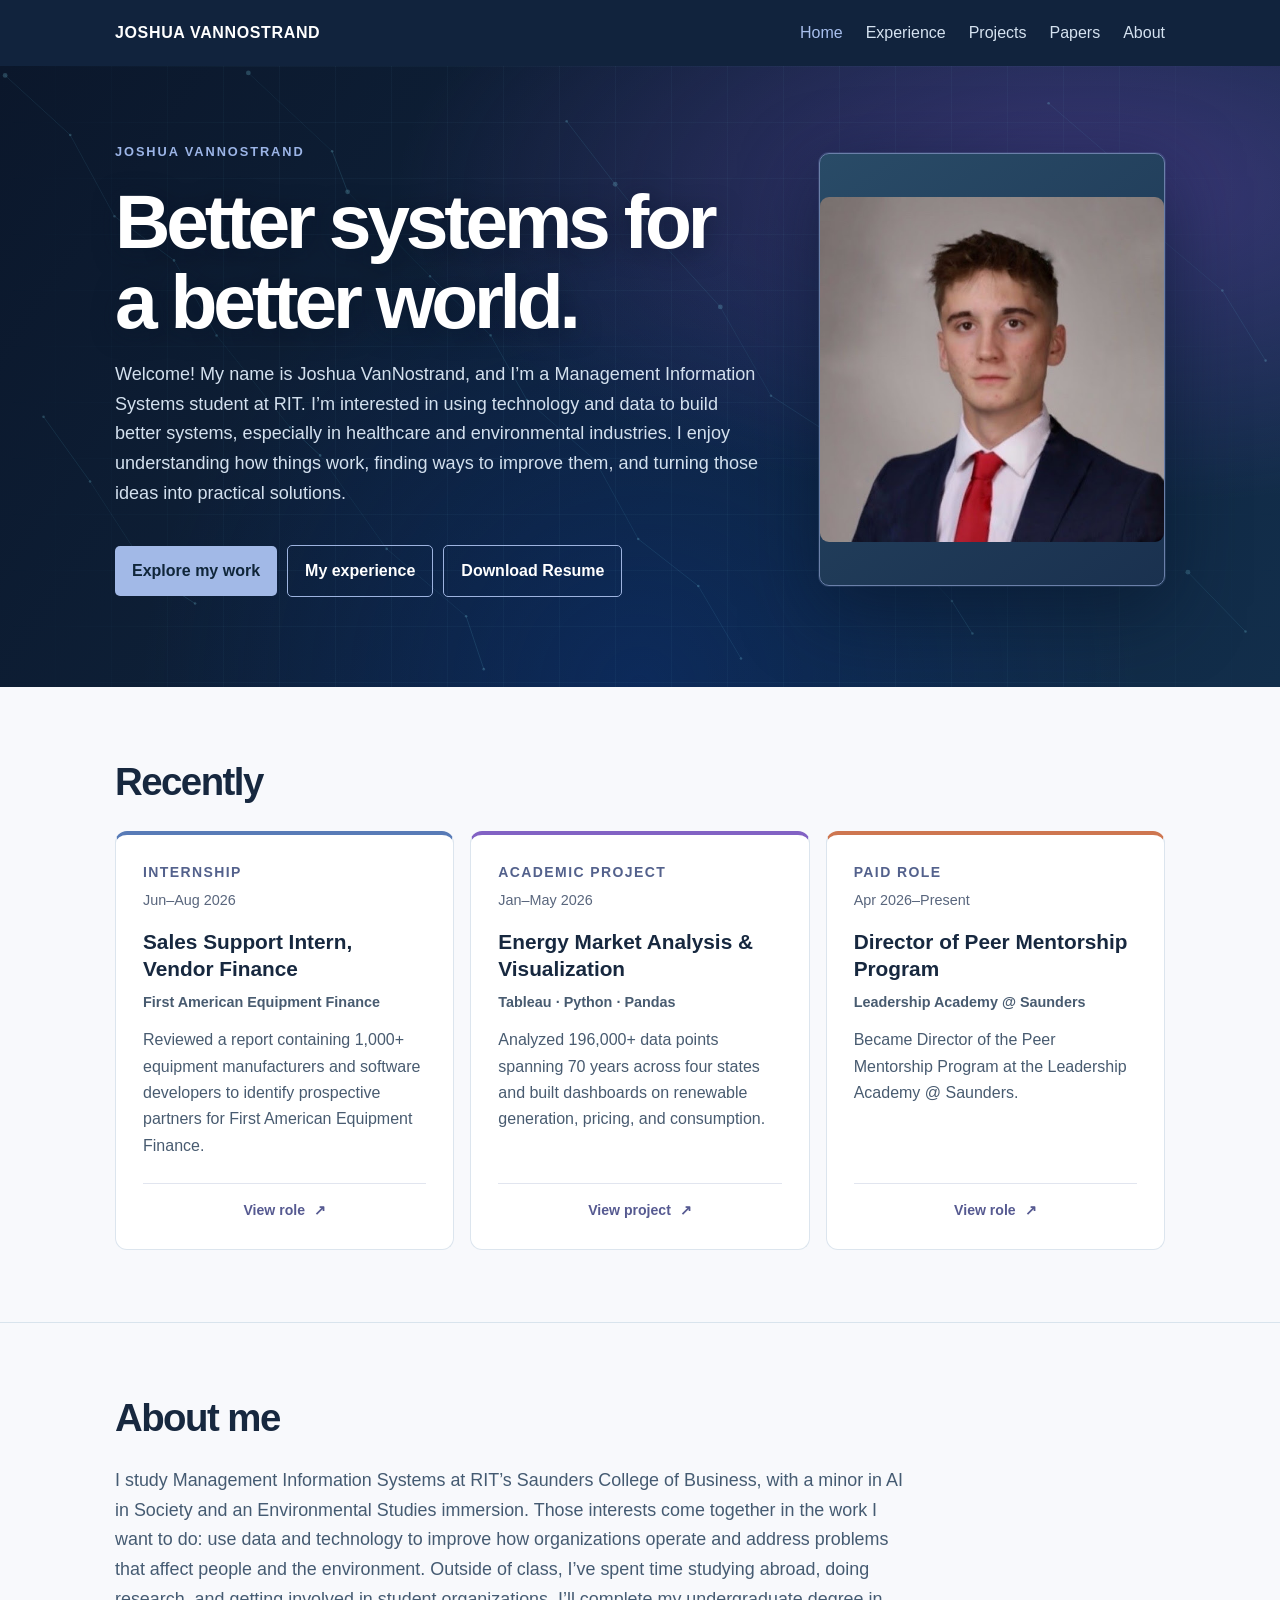
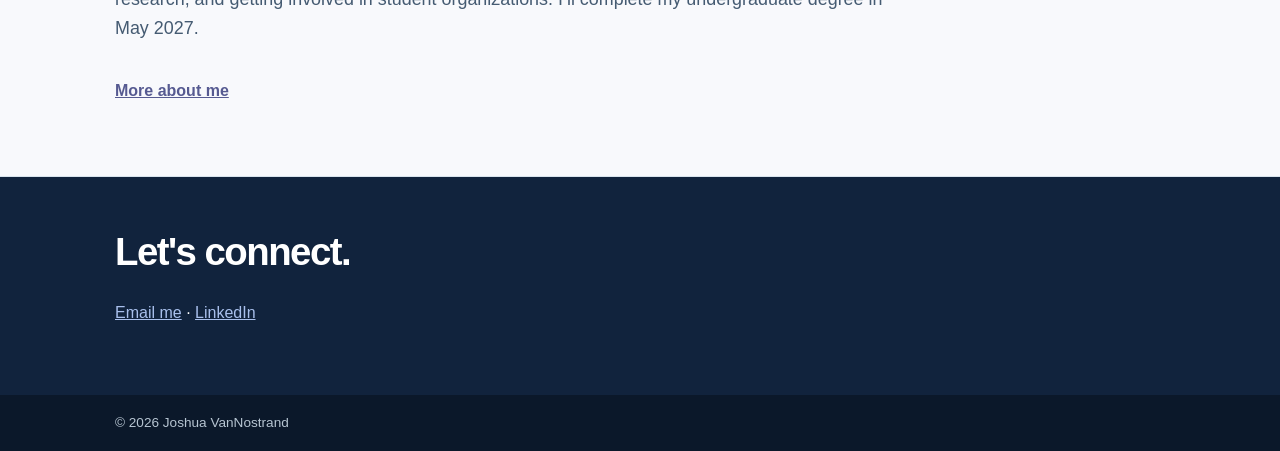
==== commit 35ee60eb: "Add files via upload" ====
--- a/index.html
+++ b/index.html
@@ -1 +1 @@
-<!doctype html><html lang="en"><head><meta charset="utf-8"><meta name="viewport" content="width=device-width,initial-scale=1"><meta name="description" content="Joshua VanNostrand — RIT MIS student interested in technology and data for better systems in healthcare and environmental industries."><title>Home | Joshua VanNostrand</title><link rel="icon" type="image/svg+xml" href="data:image/svg+xml,%3Csvg%20xmlns%3D%22http%3A%2F%2Fwww.w3.org%2F2000%2Fsvg%22%20viewBox%3D%220%200%2064%2064%22%3E%3Crect%20width%3D%2264%22%20height%3D%2264%22%20rx%3D%2212%22%20fill%3D%22%230b1930%22%2F%3E%3Cpath%20d%3D%22M12%2019h15v24c0%209-15%209-15%200v-4%22%20fill%3D%22none%22%20stroke%3D%22%238dd3e4%22%20stroke-width%3D%226%22%20stroke-linejoin%3D%22round%22%2F%3E%3Cpath%20d%3D%22m34%2017%209%2031%2010-31%22%20fill%3D%22none%22%20stroke%3D%22%238dd3e4%22%20stroke-width%3D%226%22%20stroke-linejoin%3D%22round%22%2F%3E%3C%2Fsvg%3E"><link rel="stylesheet" href="style.css?v=20261022"><script src="motion.js" defer></script><script src="project-dialogs.js" defer></script></head><body><header class="dark"><nav class="wrap nav" aria-label="Main navigation"><a class="brand" href="./">JOSHUA VANNOSTRAND</a><div class="navlinks"><a href="./" aria-current="page">Home</a><a href="experience/">Experience</a><a href="projects/">Projects</a><a href="papers/">Papers</a><a href="about/">About</a></div></nav></header><main><section class="dark hero"><div class="wrap herogrid"><div><div class="eyebrow">Joshua VanNostrand</div><h1>Better systems for a better world.</h1><p>Welcome! My name is Joshua VanNostrand, and I’m a Management Information Systems student at RIT. I’m interested in using technology and data to build better systems, especially in healthcare and environmental industries. I enjoy understanding how things work, finding ways to improve them, and turning those ideas into practical solutions.</p><a class="button" href="projects/">Explore my work</a><a class="button alt" href="experience/">My experience</a><a class="button alt" href="assets/joshua-vannostrand-resume.pdf" download="Joshua-VanNostrand-Resume.pdf">Download Resume</a></div><div class="portrait"><img src="assets/joshua-vannostrand.jpg" alt="Portrait of Joshua VanNostrand" width="576" height="576" decoding="async"></div></div></section><section class="section"><div class="wrap"><h2>Recently</h2><div class="grid"><article class="card project-card"><div class="project-summary"><div class="meta">Summer 2026</div><h3>Sales Support Intern, Vendor Finance</h3><p>Reviewed a report containing 1,000+ equipment manufacturers and software developers to identify prospective partners for First American Equipment Finance.</p></div><button class="project-hit-area" type="button" data-project="recent-sales-support-intern,-vendor-finance" aria-label="View Sales Support Intern, Vendor Finance" aria-haspopup="dialog"></button></article><dialog class="project-dialog" id="recent-sales-support-intern,-vendor-finance" aria-labelledby="title-recent-sales-support-intern,-vendor-finance"><div class="dialog-top"><div class="meta">Summer 2026</div><h2 id="title-recent-sales-support-intern,-vendor-finance">Sales Support Intern, Vendor Finance</h2><button class="dialog-close" type="button" aria-label="Close Sales Support Intern, Vendor Finance" data-close-dialog>×</button></div><div class="dialog-body"><h3>Overview</h3><p>Reviewed a report containing 1,000+ equipment manufacturers and software developers to identify prospective partners for First American Equipment Finance.</p><h3>More about the work</h3><p>Researched prospective partners for the Healthcare team and developed vendor profiles to support business development at First American Equipment Finance.</p></div></dialog><article class="card project-card"><div class="project-summary"><div class="meta">2026</div><h3>Energy Market Analysis & Visualization</h3><p>Analyzed 196,000+ data points spanning 70 years across four states and built dashboards on renewable generation, pricing, and consumption.</p></div><button class="project-hit-area" type="button" data-project="recent-energy-market-analysis-&-visualization" aria-label="View Energy Market Analysis & Visualization" aria-haspopup="dialog"></button></article><dialog class="project-dialog" id="recent-energy-market-analysis-&-visualization" aria-labelledby="title-recent-energy-market-analysis-&-visualization"><div class="dialog-top"><div class="meta">2026</div><h2 id="title-recent-energy-market-analysis-&-visualization">Energy Market Analysis & Visualization</h2><button class="dialog-close" type="button" aria-label="Close Energy Market Analysis & Visualization" data-close-dialog>×</button></div><div class="dialog-body"><h3>Overview</h3><p>Analyzed 196,000+ data points spanning 70 years across four states and built dashboards on renewable generation, pricing, and consumption.</p><h3>More about the work</h3><p>Analyzed 196,000+ data points covering 70 years and 700+ variables per state across California, Texas, Arizona, and New Mexico. The dashboards supported cross-state benchmarking and recommendations on renewable adoption, infrastructure, and interstate coordination.</p></div></dialog><article class="card project-card"><div class="project-summary"><div class="meta">2026</div><h3>Director of Peer Mentorship Program</h3><p>Became Director of the Peer Mentorship Program at the Leadership Academy @ Saunders.</p></div><button class="project-hit-area" type="button" data-project="recent-director-of-peer-mentorship-program" aria-label="View Director of Peer Mentorship Program" aria-haspopup="dialog"></button></article><dialog class="project-dialog" id="recent-director-of-peer-mentorship-program" aria-labelledby="title-recent-director-of-peer-mentorship-program"><div class="dialog-top"><div class="meta">2026</div><h2 id="title-recent-director-of-peer-mentorship-program">Director of Peer Mentorship Program</h2><button class="dialog-close" type="button" aria-label="Close Director of Peer Mentorship Program" data-close-dialog>×</button></div><div class="dialog-body"><h3>Overview</h3><p>Became Director of the Peer Mentorship Program at the Leadership Academy @ Saunders.</p><h3>More about the work</h3><p>Coordinate mentor matching, training, and community events for students at Saunders College of Business.</p></div></dialog></div></div></section><section class="section"><div class="wrap"><h2>About me</h2><p class="lead">I study Management Information Systems at RIT’s Saunders College of Business, with a minor in AI in Society and an Environmental Studies immersion. Those interests come together in the work I want to do: use data and technology to improve how organizations operate and address problems that affect people and the environment. Outside of class, I’ve spent time studying abroad, doing research, and getting involved in student organizations. I’ll complete my undergraduate degree in May 2027.</p><a class="textlink" href="about/">More about me</a></div></section></main><footer><div class="dark footer"><div class="wrap"><h2>Let's connect.</h2><p><a href="mailto:vannostrandjosh2005@gmail.com">Email me</a> · <a href="https://www.linkedin.com/in/joshua-vannostrand/" target="_blank" rel="noopener noreferrer">LinkedIn</a></p></div></div><div class="copyright"><div class="wrap">© 2026 Joshua VanNostrand</div></div></footer></body></html>+<!doctype html><html lang="en"><head><meta charset="utf-8"><meta name="viewport" content="width=device-width,initial-scale=1"><meta name="description" content="Joshua VanNostrand — RIT MIS student interested in technology and data for better systems in healthcare and environmental industries."><title>Home | Joshua VanNostrand</title><link rel="icon" type="image/svg+xml" href="data:image/svg+xml,%3Csvg%20xmlns%3D%22http%3A%2F%2Fwww.w3.org%2F2000%2Fsvg%22%20viewBox%3D%220%200%2064%2064%22%3E%3Crect%20width%3D%2264%22%20height%3D%2264%22%20rx%3D%2212%22%20fill%3D%22%230b1930%22%2F%3E%3Cpath%20d%3D%22M12%2019h15v24c0%209-15%209-15%200v-4%22%20fill%3D%22none%22%20stroke%3D%22%238dd3e4%22%20stroke-width%3D%226%22%20stroke-linejoin%3D%22round%22%2F%3E%3Cpath%20d%3D%22m34%2017%209%2031%2010-31%22%20fill%3D%22none%22%20stroke%3D%22%238dd3e4%22%20stroke-width%3D%226%22%20stroke-linejoin%3D%22round%22%2F%3E%3C%2Fsvg%3E"><link rel="stylesheet" href="style.css?v=20261022b"><script src="motion.js" defer></script><script src="project-dialogs.js" defer></script></head><body><header class="dark"><nav class="wrap nav" aria-label="Main navigation"><a class="brand" href="">JOSHUA VANNOSTRAND</a><div class="navlinks"><a href="" aria-current="page">Home</a><a href="experience/">Experience</a><a href="projects/">Projects</a><a href="papers/">Papers</a><a href="about/">About</a></div></nav></header><main><section class="dark hero"><div class="wrap herogrid"><div><div class="eyebrow">Joshua VanNostrand</div><h1>Better systems for a better world.</h1><p>Welcome! My name is Joshua VanNostrand, and I’m a Management Information Systems student at RIT. I’m interested in using technology and data to build better systems, especially in healthcare and environmental industries. I enjoy understanding how things work, finding ways to improve them, and turning those ideas into practical solutions.</p><a class="button" href="projects/">Explore my work</a><a class="button alt" href="experience/">My experience</a><a class="button alt" href="assets/joshua-vannostrand-resume.pdf" download="Joshua-VanNostrand-Resume.pdf">Download Resume</a></div><div class="portrait"><img src="assets/joshua-vannostrand.jpg" alt="Portrait of Joshua VanNostrand" width="576" height="576" decoding="async"></div></div></section><section class="section"><div class="wrap"><h2>Recently</h2><div class="grid"><article class="card project-card"><div class="project-summary"><div class="meta">Internship</div><div class="card-date">Jun–Aug 2026</div><h3>Sales Support Intern, Vendor Finance</h3><p class="card-org">First American Equipment Finance</p><p>Reviewed a report containing 1,000+ equipment manufacturers and software developers to identify prospective partners for First American Equipment Finance.</p></div><span class="card-action" aria-hidden="true">View role <span>↗</span></span><button class="project-hit-area" type="button" data-project="recent-sales-support-intern,-vendor-finance" aria-label="View Sales Support Intern, Vendor Finance" aria-haspopup="dialog"></button></article><dialog class="project-dialog" id="recent-sales-support-intern,-vendor-finance" aria-labelledby="title-recent-sales-support-intern,-vendor-finance"><div class="dialog-top"><div class="meta">Internship · Jun–Aug 2026</div><h2 id="title-recent-sales-support-intern,-vendor-finance">Sales Support Intern, Vendor Finance</h2><button class="dialog-close" type="button" aria-label="Close Sales Support Intern, Vendor Finance" data-close-dialog>×</button></div><div class="dialog-body"><p class="dialog-org">First American Equipment Finance</p><ul class="resume-bullets"><li>Reviewed a report containing 1,000+ equipment manufacturers and software developers to identify prospective partners for the Healthcare team.</li><li>Researched selected companies using ZoomInfo, Dun & Bradstreet, and LinkedIn Sales Navigator; built profiles to support Program Managers’ outreach.</li></ul></div></dialog><article class="card project-card"><div class="project-summary"><div class="meta">Academic project</div><div class="card-date">Jan–May 2026</div><h3>Energy Market Analysis & Visualization</h3><p class="card-org">Tableau · Python · Pandas</p><p>Analyzed 196,000+ data points spanning 70 years across four states and built dashboards on renewable generation, pricing, and consumption.</p></div><span class="card-action" aria-hidden="true">View project <span>↗</span></span><button class="project-hit-area" type="button" data-project="recent-energy-market-analysis-&-visualization" aria-label="View Energy Market Analysis & Visualization" aria-haspopup="dialog"></button></article><dialog class="project-dialog" id="recent-energy-market-analysis-&-visualization" aria-labelledby="title-recent-energy-market-analysis-&-visualization"><div class="dialog-top"><div class="meta">Academic project · Jan–May 2026</div><h2 id="title-recent-energy-market-analysis-&-visualization">Energy Market Analysis & Visualization</h2><button class="dialog-close" type="button" aria-label="Close Energy Market Analysis & Visualization" data-close-dialog>×</button></div><div class="dialog-body"><p class="dialog-org">Tableau · Python · Pandas</p><ul class="resume-bullets"><li>Analyzed 196,000+ data points spanning 70 years and 700+ variables per state across California, Texas, Arizona, and New Mexico using Tableau and Pandas.</li><li>Built KPI dashboards to compare renewable generation, energy intensity, pricing, and consumption across states.</li><li>Evaluated economic decoupling and energy-market trends to develop recommendations for grid infrastructure, renewable adoption, and interstate coordination.</li></ul></div></dialog><article class="card project-card"><div class="project-summary"><div class="meta">Paid role</div><div class="card-date">Apr 2026–Present</div><h3>Director of Peer Mentorship Program</h3><p class="card-org">Leadership Academy @ Saunders</p><p>Became Director of the Peer Mentorship Program at the Leadership Academy @ Saunders.</p></div><span class="card-action" aria-hidden="true">View role <span>↗</span></span><button class="project-hit-area" type="button" data-project="recent-director-of-peer-mentorship-program" aria-label="View Director of Peer Mentorship Program" aria-haspopup="dialog"></button></article><dialog class="project-dialog" id="recent-director-of-peer-mentorship-program" aria-labelledby="title-recent-director-of-peer-mentorship-program"><div class="dialog-top"><div class="meta">Paid role · Apr 2026–Present</div><h2 id="title-recent-director-of-peer-mentorship-program">Director of Peer Mentorship Program</h2><button class="dialog-close" type="button" aria-label="Close Director of Peer Mentorship Program" data-close-dialog>×</button></div><div class="dialog-body"><p class="dialog-org">Leadership Academy @ Saunders</p><ul class="resume-bullets"><li>Use academic, career, and behavioral information to match mentors and mentees.</li><li>Coordinate training, networking events, and alumni programming with students, faculty, and external stakeholders.</li><li>Track participation, maintain program records and compliance, and support improvements to the mentorship program.</li></ul></div></dialog></div></div></section><section class="section"><div class="wrap"><h2>About me</h2><p class="lead">I study Management Information Systems at RIT’s Saunders College of Business, with a minor in AI in Society and an Environmental Studies immersion. Those interests come together in the work I want to do: use data and technology to improve how organizations operate and address problems that affect people and the environment. Outside of class, I’ve spent time studying abroad, doing research, and getting involved in student organizations. I’ll complete my undergraduate degree in May 2027.</p><a class="textlink" href="about/">More about me</a></div></section></main><footer><div class="dark footer"><div class="wrap"><h2>Let's connect.</h2><p><a href="mailto:vannostrandjosh2005@gmail.com">Email me</a> · <a href="https://www.linkedin.com/in/joshua-vannostrand/" target="_blank" rel="noopener noreferrer">LinkedIn</a></p></div></div><div class="copyright"><div class="wrap">© 2026 Joshua VanNostrand</div></div></footer></body></html>
--- a/style.css
+++ b/style.css
@@ -42,3 +42,5 @@
 .photo-carousel{max-width:760px;margin:24px 0 10px}.carousel-viewport{background:linear-gradient(120deg,#142b42,#303055);border:1px solid #70649a55;box-shadow:0 10px 28px #23364c18;scrollbar-color:#9b8bcd #1c2c45}.carousel-viewport img{height:clamp(250px,48vw,450px);max-height:60vh;object-fit:contain}.carousel-viewport figure{min-width:0}.carousel-viewport figcaption{font-size:.9rem}.story-end{background:linear-gradient(115deg,#e8eef9,#ede7fb);border-color:#8770b1}
 .education-panel{display:grid;grid-template-columns:1fr 1fr;gap:38px;padding:32px;border:1px solid #d2d9ed;border-radius:14px;background:linear-gradient(120deg,#ecf0fa,#f0ebfa)}.education-panel h3{color:#273955}.education-panel p{color:#45566e}.gpa{display:inline-flex;gap:12px;align-items:center;padding:9px 16px;background:#fff;border-radius:8px;color:#425783}.awards{padding-left:20px;margin:16px 0 0}.awards li{margin:0 0 12px}.awards span{display:block;color:#536079;font-size:.9rem}.meta{font-size:.875rem}.chips span{font-size:.875rem}
 @media(max-width:650px){.education-panel{grid-template-columns:1fr;padding:24px;gap:25px}.chapter{padding-left:39px}.role-card{padding:20px 15px}.carousel-viewport img{height:320px}}
+
+.card-action{display:block;align-self:stretch;text-align:center;border-top:1px solid #e1e5ef;margin-top:24px;padding-top:15px;font-size:.88rem;font-weight:700;color:#565a91}.card-action span{margin-left:5px}.project-card:hover .card-action{text-decoration:underline}.card-date{font-size:.9rem;color:#59667d;margin:-6px 0 16px}.card-org{font-weight:600;font-size:.9rem;margin:0 0 12px!important}.resume-bullets{padding-left:21px;margin:18px 0 26px;color:#425970}.resume-bullets li{padding-left:5px;margin-bottom:16px;line-height:1.7}.dialog-body .chips{margin:0 0 24px}.dialog-org{font-weight:600}.project-card .meta{line-height:1.5}
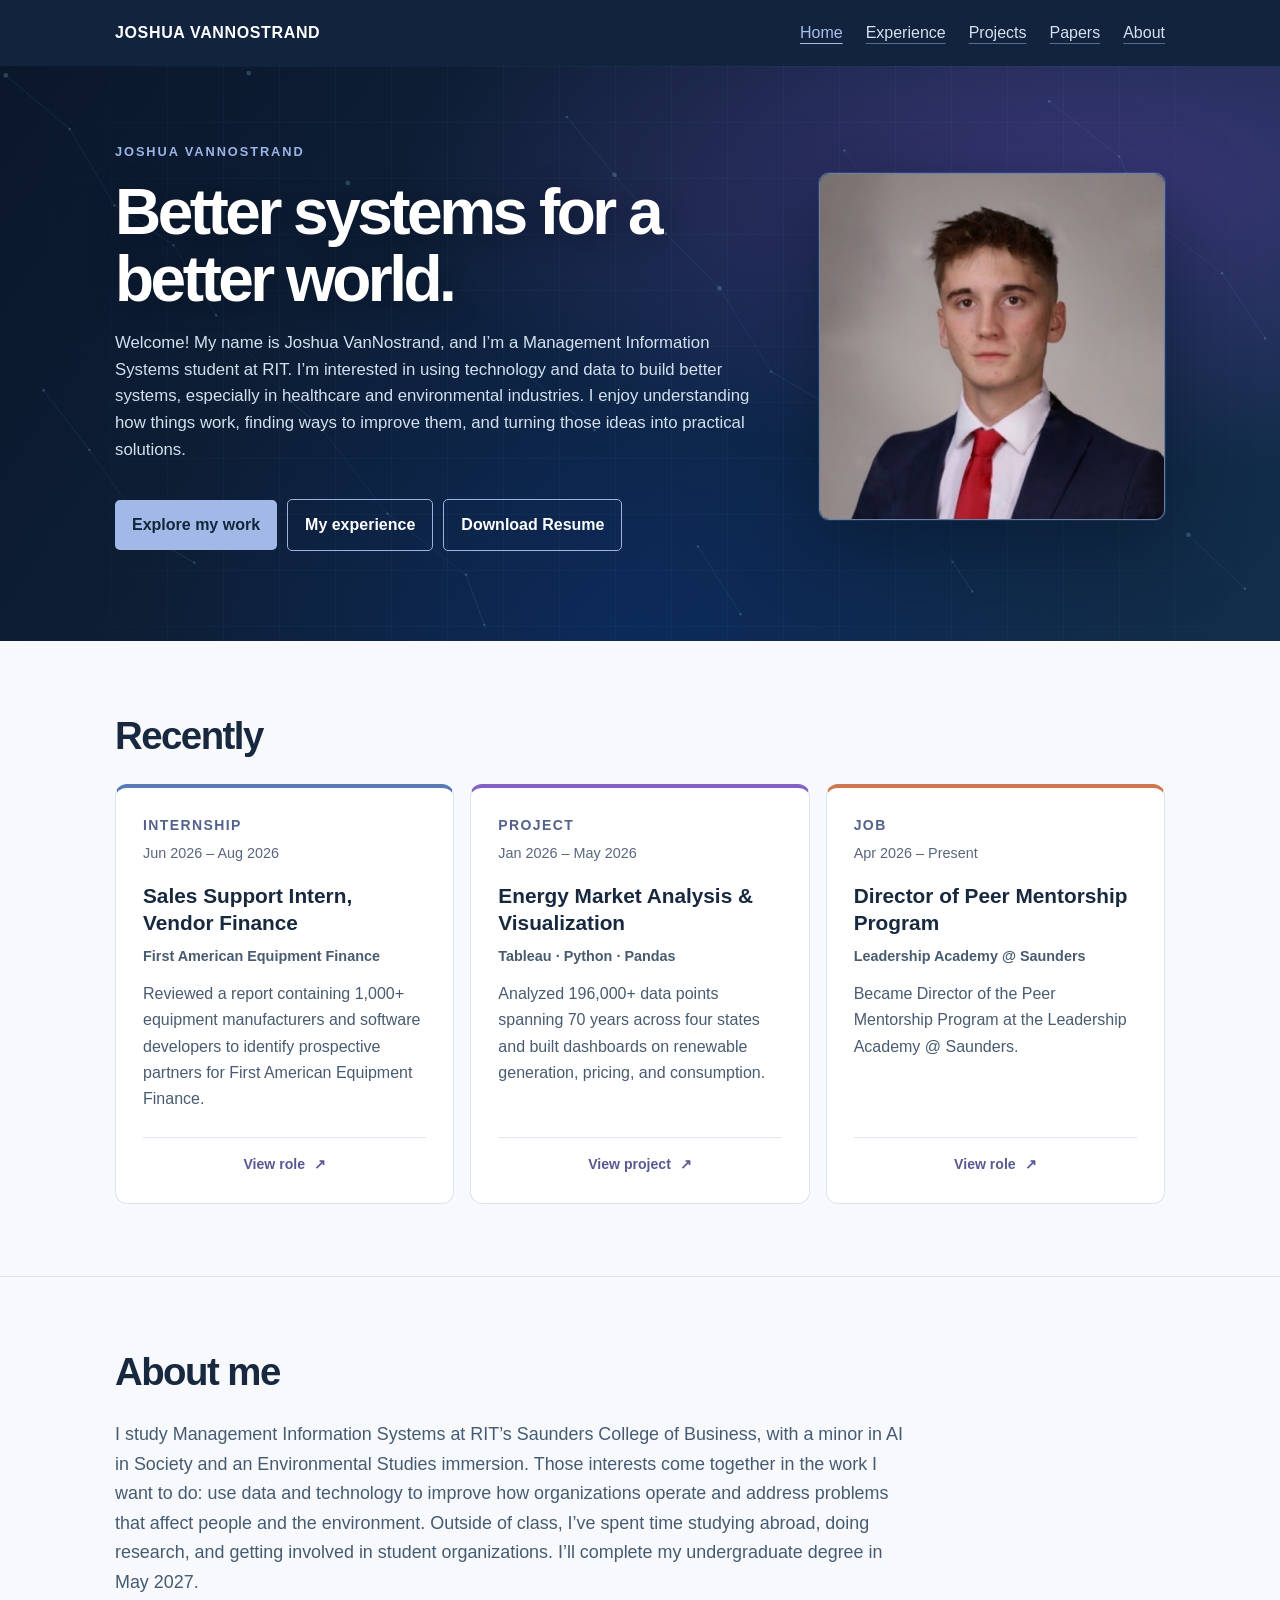
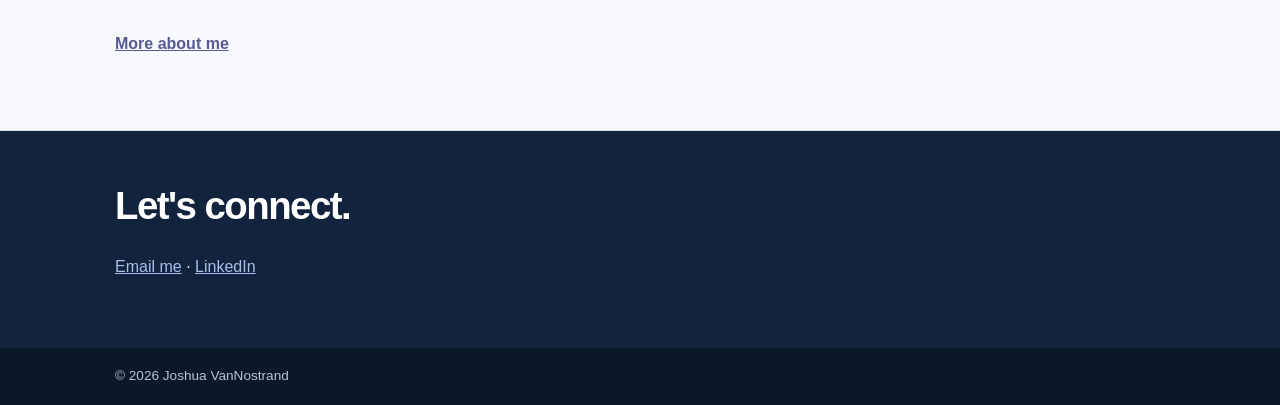
==== commit 4c98120c: "Add files via upload improving home page intro banner + consistency of projects/roles" ====
--- a/index.html
+++ b/index.html
@@ -1 +1 @@
-<!doctype html><html lang="en"><head><meta charset="utf-8"><meta name="viewport" content="width=device-width,initial-scale=1"><meta name="description" content="Joshua VanNostrand — RIT MIS student interested in technology and data for better systems in healthcare and environmental industries."><title>Home | Joshua VanNostrand</title><link rel="icon" type="image/svg+xml" href="data:image/svg+xml,%3Csvg%20xmlns%3D%22http%3A%2F%2Fwww.w3.org%2F2000%2Fsvg%22%20viewBox%3D%220%200%2064%2064%22%3E%3Crect%20width%3D%2264%22%20height%3D%2264%22%20rx%3D%2212%22%20fill%3D%22%230b1930%22%2F%3E%3Cpath%20d%3D%22M12%2019h15v24c0%209-15%209-15%200v-4%22%20fill%3D%22none%22%20stroke%3D%22%238dd3e4%22%20stroke-width%3D%226%22%20stroke-linejoin%3D%22round%22%2F%3E%3Cpath%20d%3D%22m34%2017%209%2031%2010-31%22%20fill%3D%22none%22%20stroke%3D%22%238dd3e4%22%20stroke-width%3D%226%22%20stroke-linejoin%3D%22round%22%2F%3E%3C%2Fsvg%3E"><link rel="stylesheet" href="style.css?v=20261022b"><script src="motion.js" defer></script><script src="project-dialogs.js" defer></script></head><body><header class="dark"><nav class="wrap nav" aria-label="Main navigation"><a class="brand" href="">JOSHUA VANNOSTRAND</a><div class="navlinks"><a href="" aria-current="page">Home</a><a href="experience/">Experience</a><a href="projects/">Projects</a><a href="papers/">Papers</a><a href="about/">About</a></div></nav></header><main><section class="dark hero"><div class="wrap herogrid"><div><div class="eyebrow">Joshua VanNostrand</div><h1>Better systems for a better world.</h1><p>Welcome! My name is Joshua VanNostrand, and I’m a Management Information Systems student at RIT. I’m interested in using technology and data to build better systems, especially in healthcare and environmental industries. I enjoy understanding how things work, finding ways to improve them, and turning those ideas into practical solutions.</p><a class="button" href="projects/">Explore my work</a><a class="button alt" href="experience/">My experience</a><a class="button alt" href="assets/joshua-vannostrand-resume.pdf" download="Joshua-VanNostrand-Resume.pdf">Download Resume</a></div><div class="portrait"><img src="assets/joshua-vannostrand.jpg" alt="Portrait of Joshua VanNostrand" width="576" height="576" decoding="async"></div></div></section><section class="section"><div class="wrap"><h2>Recently</h2><div class="grid"><article class="card project-card"><div class="project-summary"><div class="meta">Internship</div><div class="card-date">Jun–Aug 2026</div><h3>Sales Support Intern, Vendor Finance</h3><p class="card-org">First American Equipment Finance</p><p>Reviewed a report containing 1,000+ equipment manufacturers and software developers to identify prospective partners for First American Equipment Finance.</p></div><span class="card-action" aria-hidden="true">View role <span>↗</span></span><button class="project-hit-area" type="button" data-project="recent-sales-support-intern,-vendor-finance" aria-label="View Sales Support Intern, Vendor Finance" aria-haspopup="dialog"></button></article><dialog class="project-dialog" id="recent-sales-support-intern,-vendor-finance" aria-labelledby="title-recent-sales-support-intern,-vendor-finance"><div class="dialog-top"><div class="meta">Internship · Jun–Aug 2026</div><h2 id="title-recent-sales-support-intern,-vendor-finance">Sales Support Intern, Vendor Finance</h2><button class="dialog-close" type="button" aria-label="Close Sales Support Intern, Vendor Finance" data-close-dialog>×</button></div><div class="dialog-body"><p class="dialog-org">First American Equipment Finance</p><ul class="resume-bullets"><li>Reviewed a report containing 1,000+ equipment manufacturers and software developers to identify prospective partners for the Healthcare team.</li><li>Researched selected companies using ZoomInfo, Dun & Bradstreet, and LinkedIn Sales Navigator; built profiles to support Program Managers’ outreach.</li></ul></div></dialog><article class="card project-card"><div class="project-summary"><div class="meta">Academic project</div><div class="card-date">Jan–May 2026</div><h3>Energy Market Analysis & Visualization</h3><p class="card-org">Tableau · Python · Pandas</p><p>Analyzed 196,000+ data points spanning 70 years across four states and built dashboards on renewable generation, pricing, and consumption.</p></div><span class="card-action" aria-hidden="true">View project <span>↗</span></span><button class="project-hit-area" type="button" data-project="recent-energy-market-analysis-&-visualization" aria-label="View Energy Market Analysis & Visualization" aria-haspopup="dialog"></button></article><dialog class="project-dialog" id="recent-energy-market-analysis-&-visualization" aria-labelledby="title-recent-energy-market-analysis-&-visualization"><div class="dialog-top"><div class="meta">Academic project · Jan–May 2026</div><h2 id="title-recent-energy-market-analysis-&-visualization">Energy Market Analysis & Visualization</h2><button class="dialog-close" type="button" aria-label="Close Energy Market Analysis & Visualization" data-close-dialog>×</button></div><div class="dialog-body"><p class="dialog-org">Tableau · Python · Pandas</p><ul class="resume-bullets"><li>Analyzed 196,000+ data points spanning 70 years and 700+ variables per state across California, Texas, Arizona, and New Mexico using Tableau and Pandas.</li><li>Built KPI dashboards to compare renewable generation, energy intensity, pricing, and consumption across states.</li><li>Evaluated economic decoupling and energy-market trends to develop recommendations for grid infrastructure, renewable adoption, and interstate coordination.</li></ul></div></dialog><article class="card project-card"><div class="project-summary"><div class="meta">Paid role</div><div class="card-date">Apr 2026–Present</div><h3>Director of Peer Mentorship Program</h3><p class="card-org">Leadership Academy @ Saunders</p><p>Became Director of the Peer Mentorship Program at the Leadership Academy @ Saunders.</p></div><span class="card-action" aria-hidden="true">View role <span>↗</span></span><button class="project-hit-area" type="button" data-project="recent-director-of-peer-mentorship-program" aria-label="View Director of Peer Mentorship Program" aria-haspopup="dialog"></button></article><dialog class="project-dialog" id="recent-director-of-peer-mentorship-program" aria-labelledby="title-recent-director-of-peer-mentorship-program"><div class="dialog-top"><div class="meta">Paid role · Apr 2026–Present</div><h2 id="title-recent-director-of-peer-mentorship-program">Director of Peer Mentorship Program</h2><button class="dialog-close" type="button" aria-label="Close Director of Peer Mentorship Program" data-close-dialog>×</button></div><div class="dialog-body"><p class="dialog-org">Leadership Academy @ Saunders</p><ul class="resume-bullets"><li>Use academic, career, and behavioral information to match mentors and mentees.</li><li>Coordinate training, networking events, and alumni programming with students, faculty, and external stakeholders.</li><li>Track participation, maintain program records and compliance, and support improvements to the mentorship program.</li></ul></div></dialog></div></div></section><section class="section"><div class="wrap"><h2>About me</h2><p class="lead">I study Management Information Systems at RIT’s Saunders College of Business, with a minor in AI in Society and an Environmental Studies immersion. Those interests come together in the work I want to do: use data and technology to improve how organizations operate and address problems that affect people and the environment. Outside of class, I’ve spent time studying abroad, doing research, and getting involved in student organizations. I’ll complete my undergraduate degree in May 2027.</p><a class="textlink" href="about/">More about me</a></div></section></main><footer><div class="dark footer"><div class="wrap"><h2>Let's connect.</h2><p><a href="mailto:vannostrandjosh2005@gmail.com">Email me</a> · <a href="https://www.linkedin.com/in/joshua-vannostrand/" target="_blank" rel="noopener noreferrer">LinkedIn</a></p></div></div><div class="copyright"><div class="wrap">© 2026 Joshua VanNostrand</div></div></footer></body></html>+<!doctype html><html lang="en"><head><meta charset="utf-8"><meta name="viewport" content="width=device-width,initial-scale=1"><meta name="description" content="Joshua VanNostrand — RIT MIS student interested in technology and data for better systems in healthcare and environmental industries."><title>Home | Joshua VanNostrand</title><link rel="icon" type="image/svg+xml" href="favicon.svg"><link rel="stylesheet" href="style.css?v=20261023d"><script src="motion.js" defer></script><script src="project-dialogs.js" defer></script></head><body><header class="dark"><nav class="wrap nav" aria-label="Main navigation"><a class="brand" href="">JOSHUA VANNOSTRAND</a><div class="navlinks"><a href="" aria-current="page">Home</a><a href="experience/">Experience</a><a href="projects/">Projects</a><a href="papers/">Papers</a><a href="about/">About</a></div></nav></header><main><section class="dark hero"><div class="wrap herogrid"><div><div class="eyebrow">Joshua VanNostrand</div><h1>Better systems for a better world.</h1><p>Welcome! My name is Joshua VanNostrand, and I’m a Management Information Systems student at RIT. I’m interested in using technology and data to build better systems, especially in healthcare and environmental industries. I enjoy understanding how things work, finding ways to improve them, and turning those ideas into practical solutions.</p><a class="button" href="projects/">Explore my work</a><a class="button alt" href="experience/">My experience</a><a class="button alt" href="assets/joshua-vannostrand-resume.pdf" download="Joshua-VanNostrand-Resume.pdf">Download Resume</a></div><div class="portrait"><img src="assets/joshua-vannostrand.jpg" alt="Portrait of Joshua VanNostrand" width="576" height="576" decoding="async"></div></div></section><section class="section"><div class="wrap"><h2>Recently</h2><div class="grid"><article class="card project-card"><div class="project-summary"><div class="meta">Internship</div><div class="card-date">Jun 2026 – Aug 2026</div><h3>Sales Support Intern, Vendor Finance</h3><p class="card-org">First American Equipment Finance</p><p>Reviewed a report containing 1,000+ equipment manufacturers and software developers to identify prospective partners for First American Equipment Finance.</p></div><span class="card-action" aria-hidden="true">View role <span>↗</span></span><button class="project-hit-area" type="button" data-project="recent-sales-support-intern,-vendor-finance" aria-label="View Sales Support Intern, Vendor Finance" aria-haspopup="dialog"></button></article><dialog class="project-dialog" id="recent-sales-support-intern,-vendor-finance" aria-labelledby="title-recent-sales-support-intern,-vendor-finance"><div class="dialog-top"><div class="meta">Internship · Jun 2026 – Aug 2026</div><h2 id="title-recent-sales-support-intern,-vendor-finance">Sales Support Intern, Vendor Finance</h2><button class="dialog-close" type="button" aria-label="Close Sales Support Intern, Vendor Finance" data-close-dialog>×</button></div><div class="dialog-body"><p class="dialog-org">First American Equipment Finance</p><ul class="resume-bullets"><li>Reviewed a report containing 1,000+ equipment manufacturers and software developers to identify prospective partners for the Healthcare team.</li><li>Researched selected companies using ZoomInfo, Dun & Bradstreet, and LinkedIn Sales Navigator; built profiles to support Program Managers’ outreach.</li></ul></div></dialog><article class="card project-card"><div class="project-summary"><div class="meta">Project</div><div class="card-date">Jan 2026 – May 2026</div><h3>Energy Market Analysis & Visualization</h3><p class="card-org">Tableau · Python · Pandas</p><p>Analyzed 196,000+ data points spanning 70 years across four states and built dashboards on renewable generation, pricing, and consumption.</p></div><span class="card-action" aria-hidden="true">View project <span>↗</span></span><button class="project-hit-area" type="button" data-project="recent-energy-market-analysis-&-visualization" aria-label="View Energy Market Analysis & Visualization" aria-haspopup="dialog"></button></article><dialog class="project-dialog" id="recent-energy-market-analysis-&-visualization" aria-labelledby="title-recent-energy-market-analysis-&-visualization"><div class="dialog-top"><div class="meta">Project · Jan 2026 – May 2026</div><h2 id="title-recent-energy-market-analysis-&-visualization">Energy Market Analysis & Visualization</h2><button class="dialog-close" type="button" aria-label="Close Energy Market Analysis & Visualization" data-close-dialog>×</button></div><div class="dialog-body"><p class="dialog-org">Tableau · Python · Pandas</p><ul class="resume-bullets"><li>Analyzed 196,000+ data points spanning 70 years and 700+ variables per state across California, Texas, Arizona, and New Mexico using Tableau and Pandas.</li><li>Built KPI dashboards to compare renewable generation, energy intensity, pricing, and consumption across states.</li><li>Evaluated economic decoupling and energy-market trends to develop recommendations for grid infrastructure, renewable adoption, and interstate coordination.</li></ul></div></dialog><article class="card project-card"><div class="project-summary"><div class="meta">Job</div><div class="card-date">Apr 2026 – Present</div><h3>Director of Peer Mentorship Program</h3><p class="card-org">Leadership Academy @ Saunders</p><p>Became Director of the Peer Mentorship Program at the Leadership Academy @ Saunders.</p></div><span class="card-action" aria-hidden="true">View role <span>↗</span></span><button class="project-hit-area" type="button" data-project="recent-director-of-peer-mentorship-program" aria-label="View Director of Peer Mentorship Program" aria-haspopup="dialog"></button></article><dialog class="project-dialog" id="recent-director-of-peer-mentorship-program" aria-labelledby="title-recent-director-of-peer-mentorship-program"><div class="dialog-top"><div class="meta">Job · Apr 2026 – Present</div><h2 id="title-recent-director-of-peer-mentorship-program">Director of Peer Mentorship Program</h2><button class="dialog-close" type="button" aria-label="Close Director of Peer Mentorship Program" data-close-dialog>×</button></div><div class="dialog-body"><p class="dialog-org">Leadership Academy @ Saunders</p><ul class="resume-bullets"><li>Use academic, career, and behavioral information to match mentors and mentees.</li><li>Coordinate training, networking events, and alumni programming with students, faculty, and external stakeholders.</li><li>Track participation, maintain program records and compliance, and support improvements to the mentorship program.</li></ul></div></dialog></div></div></section><section class="section"><div class="wrap"><h2>About me</h2><p class="lead">I study Management Information Systems at RIT’s Saunders College of Business, with a minor in AI in Society and an Environmental Studies immersion. Those interests come together in the work I want to do: use data and technology to improve how organizations operate and address problems that affect people and the environment. Outside of class, I’ve spent time studying abroad, doing research, and getting involved in student organizations. I’ll complete my undergraduate degree in May 2027.</p><a class="textlink" href="about/">More about me</a></div></section></main><footer><div class="dark footer"><div class="wrap"><h2>Let's connect.</h2><p><a href="mailto:vannostrandjosh2005@gmail.com">Email me</a> · <a href="https://www.linkedin.com/in/joshua-vannostrand/" target="_blank" rel="noopener noreferrer">LinkedIn</a></p></div></div><div class="copyright"><div class="wrap">© 2026 Joshua VanNostrand</div></div></footer></body></html>
--- a/style.css
+++ b/style.css
@@ -1,4 +1,4 @@
-*{box-sizing:border-box}html{scroll-behavior:smooth}body{margin:0;background:#f6f9fc;color:#17283f;font:16px/1.65 Arial,sans-serif}a{color:inherit}a:focus-visible{outline:3px solid #d6a64b;outline-offset:4px}.wrap{max-width:1100px;margin:auto;padding:0 25px}.dark{background:#11233d;color:white}.nav{display:flex;justify-content:space-between;gap:25px;align-items:center;padding-top:20px;padding-bottom:20px}.brand{font-weight:bold;text-decoration:none;letter-spacing:.04em}.navlinks{display:flex;gap:23px;flex-wrap:wrap}.navlinks a{text-decoration:none;color:#d5e2f0}.navlinks a[aria-current],.navlinks a:hover{color:#a8bfed}.hero{padding:75px 0 90px}.herogrid{display:grid;grid-template-columns:1.3fr .7fr;gap:60px;align-items:center}.eyebrow{color:#8daae4;text-transform:uppercase;letter-spacing:.15em;font-size:.8rem;font-weight:bold}h1{font-size:clamp(2.9rem,6vw,5.2rem);letter-spacing:-.055em;line-height:1.05;margin:18px 0}h2{font-size:clamp(1.9rem,3vw,2.6rem);letter-spacing:-.04em;line-height:1.2;margin:0 0 25px}h3{font-size:1.3rem;line-height:1.3;margin:0 0 9px}.hero p,.pagehead p{font-size:1.13rem;color:#d3e0ee;max-width:650px}.portrait{aspect-ratio:4/5;border:1px solid #6b80a9;border-radius:10px;background:linear-gradient(145deg,#294b67,#1a314f);display:grid;place-content:center;text-align:center;min-height:350px}.portrait img{width:100%;height:100%;object-fit:cover;border-radius:9px;display:block}.portrait b{font-size:5rem;letter-spacing:-.08em;color:#b1c4eb}.portrait span{font-size:.9rem;color:#d4dbe9}.button{display:inline-block;background:#a9c0ed;color:#10263a;text-decoration:none;font-weight:bold;border-radius:5px;padding:12px 17px;margin:18px 10px 0 0}.button.alt{background:transparent;color:white;border:1px solid #9db3df}.section{padding:72px 0;border-bottom:1px solid #d9e4ed}.lead{max-width:790px;font-size:1.12rem;color:#455b72}.grid{display:grid;grid-template-columns:repeat(3,1fr);gap:16px}.card{background:white;border:1px solid #dce5ee;border-radius:8px;padding:27px}.card p,.row p{color:#485b70;margin:0}.meta{font-size:.78rem;text-transform:uppercase;letter-spacing:.1em;font-weight:bold;color:#53618c;margin-bottom:12px}.pagehead{padding:68px 0 75px}.pagehead h1{font-size:clamp(2.8rem,5vw,4.5rem)}.row{display:grid;grid-template-columns:190px 1fr;gap:26px;border-top:1px solid #cedce7;padding:25px 0}.date,.org{font-weight:bold;color:#586991}.org{margin-bottom:7px}.chips{display:flex;flex-wrap:wrap;gap:7px;margin-top:18px}.chips span{background:#eef0f8;color:#435579;padding:5px 8px;border-radius:4px;font-size:.8rem}.notice{background:#edf0fa;border-left:4px solid #8b91c5;padding:25px;max-width:780px}.footer{padding:52px 0}.footer a{color:#a9c0ed}.copyright{background:#0b182a;color:#b7c5d2;padding:17px 0;font-size:.85rem}@media(max-width:750px){.nav{align-items:flex-start;flex-direction:column}.herogrid,.grid,.row{grid-template-columns:1fr}.hero{padding:55px 0}.portrait{max-width:370px;min-height:290px}.section{padding:52px 0}.row{gap:3px}}
+*{box-sizing:border-box}html{scroll-behavior:smooth}body{margin:0;background:#f6f9fc;color:#17283f;font:16px/1.65 Arial,sans-serif}a{color:inherit}a:focus-visible{outline:3px solid #d6a64b;outline-offset:4px}.wrap{max-width:1100px;margin:auto;padding:0 25px}.dark{background:#11233d;color:white}.nav{display:flex;justify-content:space-between;gap:25px;align-items:center;padding-top:20px;padding-bottom:20px}.brand{font-weight:bold;text-decoration:none;letter-spacing:.04em}.navlinks{display:flex;gap:23px;flex-wrap:wrap}.navlinks a{text-decoration:none;color:#d5e2f0}.navlinks a[aria-current],.navlinks a:hover{color:#a8bfed}.hero{padding:75px 0 90px}.herogrid{display:grid;grid-template-columns:1.3fr .7fr;gap:60px;align-items:center}.eyebrow{color:#8daae4;text-transform:uppercase;letter-spacing:.15em;font-size:.8rem;font-weight:bold}h1{font-size:clamp(2.9rem,6vw,5.2rem);letter-spacing:-.055em;line-height:1.05;margin:18px 0}h2{font-size:clamp(1.9rem,3vw,2.6rem);letter-spacing:-.04em;line-height:1.2;margin:0 0 25px}h3{font-size:1.3rem;line-height:1.3;margin:0 0 9px}.hero p,.pagehead p{font-size:1.13rem;color:#d3e0ee;max-width:650px}.portrait{border:1px solid #6b80a9;border-radius:10px;background:linear-gradient(145deg,#294b67,#1a314f);display:block;overflow:hidden}.portrait img{width:100%;height:auto;object-fit:cover;border-radius:9px;display:block}.portrait b{font-size:5rem;letter-spacing:-.08em;color:#b1c4eb}.portrait span{font-size:.9rem;color:#d4dbe9}.button{display:inline-block;background:#a9c0ed;color:#10263a;text-decoration:none;font-weight:bold;border-radius:5px;padding:12px 17px;margin:18px 10px 0 0}.button.alt{background:transparent;color:white;border:1px solid #9db3df}.section{padding:72px 0;border-bottom:1px solid #d9e4ed}.lead{max-width:790px;font-size:1.12rem;color:#455b72}.grid{display:grid;grid-template-columns:repeat(3,1fr);gap:16px}.card{background:white;border:1px solid #dce5ee;border-radius:8px;padding:27px}.card p,.row p{color:#485b70;margin:0}.meta{font-size:.78rem;text-transform:uppercase;letter-spacing:.1em;font-weight:bold;color:#53618c;margin-bottom:12px}.pagehead{padding:68px 0 75px}.pagehead h1{font-size:clamp(2.8rem,5vw,4.5rem)}.row{display:grid;grid-template-columns:190px 1fr;gap:26px;border-top:1px solid #cedce7;padding:25px 0}.date,.org{font-weight:bold;color:#586991}.org{margin-bottom:7px}.chips{display:flex;flex-wrap:wrap;gap:7px;margin-top:18px}.chips span{background:#eef0f8;color:#435579;padding:5px 8px;border-radius:4px;font-size:.8rem}.notice{background:#edf0fa;border-left:4px solid #8b91c5;padding:25px;max-width:780px}.footer{padding:52px 0}.footer a{color:#a9c0ed}.copyright{background:#0b182a;color:#b7c5d2;padding:17px 0;font-size:.85rem}@media(max-width:750px){.nav{align-items:flex-start;flex-direction:column}.herogrid,.grid,.row{grid-template-columns:1fr}.hero{padding:55px 0}.portrait{max-width:370px}.section{padding:52px 0}.row{gap:3px}}
 /* Interactive technical backdrop */
 .hero,.pagehead{position:relative;overflow:hidden;isolation:isolate;background:radial-gradient(circle at 78% 15%,#214c73 0,transparent 35%),linear-gradient(125deg,#0b172b 0%,#102b49 60%,#0b1930 100%)}
 .hero::before,.pagehead::before{content:"";position:absolute;inset:0;z-index:-1;pointer-events:none;background:linear-gradient(90deg,transparent 98%,rgba(128,215,237,.07) 100%),linear-gradient(0deg,transparent 98%,rgba(128,215,237,.07) 100%);background-size:56px 56px;mask-image:linear-gradient(to right,transparent,black 20%,black 85%,transparent);transform:translate3d(calc(var(--mx,0px)*.025),calc(var(--scroll,0px)*-.04),0)}
@@ -29,7 +29,7 @@
 .gallery-hint{font-size:.86rem;color:#52697c;margin:10px 0 0}.carousel-viewport:focus-visible{outline:3px solid #d6a64b;outline-offset:3px}
 
 .hero,.pagehead{background:radial-gradient(ellipse at 85% 20%,#6446aa80,transparent 45%),radial-gradient(ellipse at 50% 100%,#08318366,transparent 55%),linear-gradient(125deg,#0b172b,#122e4b)}
-.hero h1{color:#fff}.hero .eyebrow,.pagehead .eyebrow{color:#9cb5e7}
+.hero h1{color:#fff;font-size:clamp(2.6rem,5vw,4.3rem);margin:16px 0}.hero p{font-size:1.05rem;line-height:1.6}.hero .eyebrow,.pagehead .eyebrow{color:#9cb5e7}
 .section:nth-of-type(even),.section:nth-of-type(odd){background:#f8f9fc}
 .section:nth-of-type(even),.section:nth-of-type(odd){background:#f8f9fc}
 .card{border-top:4px solid #587bb7;border-radius:12px}.card:nth-of-type(3n+2){border-top-color:#8262c4}.card:nth-of-type(3n){border-top-color:#ce7650}
@@ -44,3 +44,5 @@
 @media(max-width:650px){.education-panel{grid-template-columns:1fr;padding:24px;gap:25px}.chapter{padding-left:39px}.role-card{padding:20px 15px}.carousel-viewport img{height:320px}}
 
 .card-action{display:block;align-self:stretch;text-align:center;border-top:1px solid #e1e5ef;margin-top:24px;padding-top:15px;font-size:.88rem;font-weight:700;color:#565a91}.card-action span{margin-left:5px}.project-card:hover .card-action{text-decoration:underline}.card-date{font-size:.9rem;color:#59667d;margin:-6px 0 16px}.card-org{font-weight:600;font-size:.9rem;margin:0 0 12px!important}.resume-bullets{padding-left:21px;margin:18px 0 26px;color:#425970}.resume-bullets li{padding-left:5px;margin-bottom:16px;line-height:1.7}.dialog-body .chips{margin:0 0 24px}.dialog-org{font-weight:600}.project-card .meta{line-height:1.5}
+
+.role-card:hover .card-action,.role-card:focus-within .card-action{text-decoration:underline}.navlinks a{text-decoration:underline;text-underline-offset:5px;text-decoration-color:#9cb5e780}.navlinks a:hover,.navlinks a[aria-current]{text-decoration-color:currentColor}.role-card .meta{margin-bottom:5px}
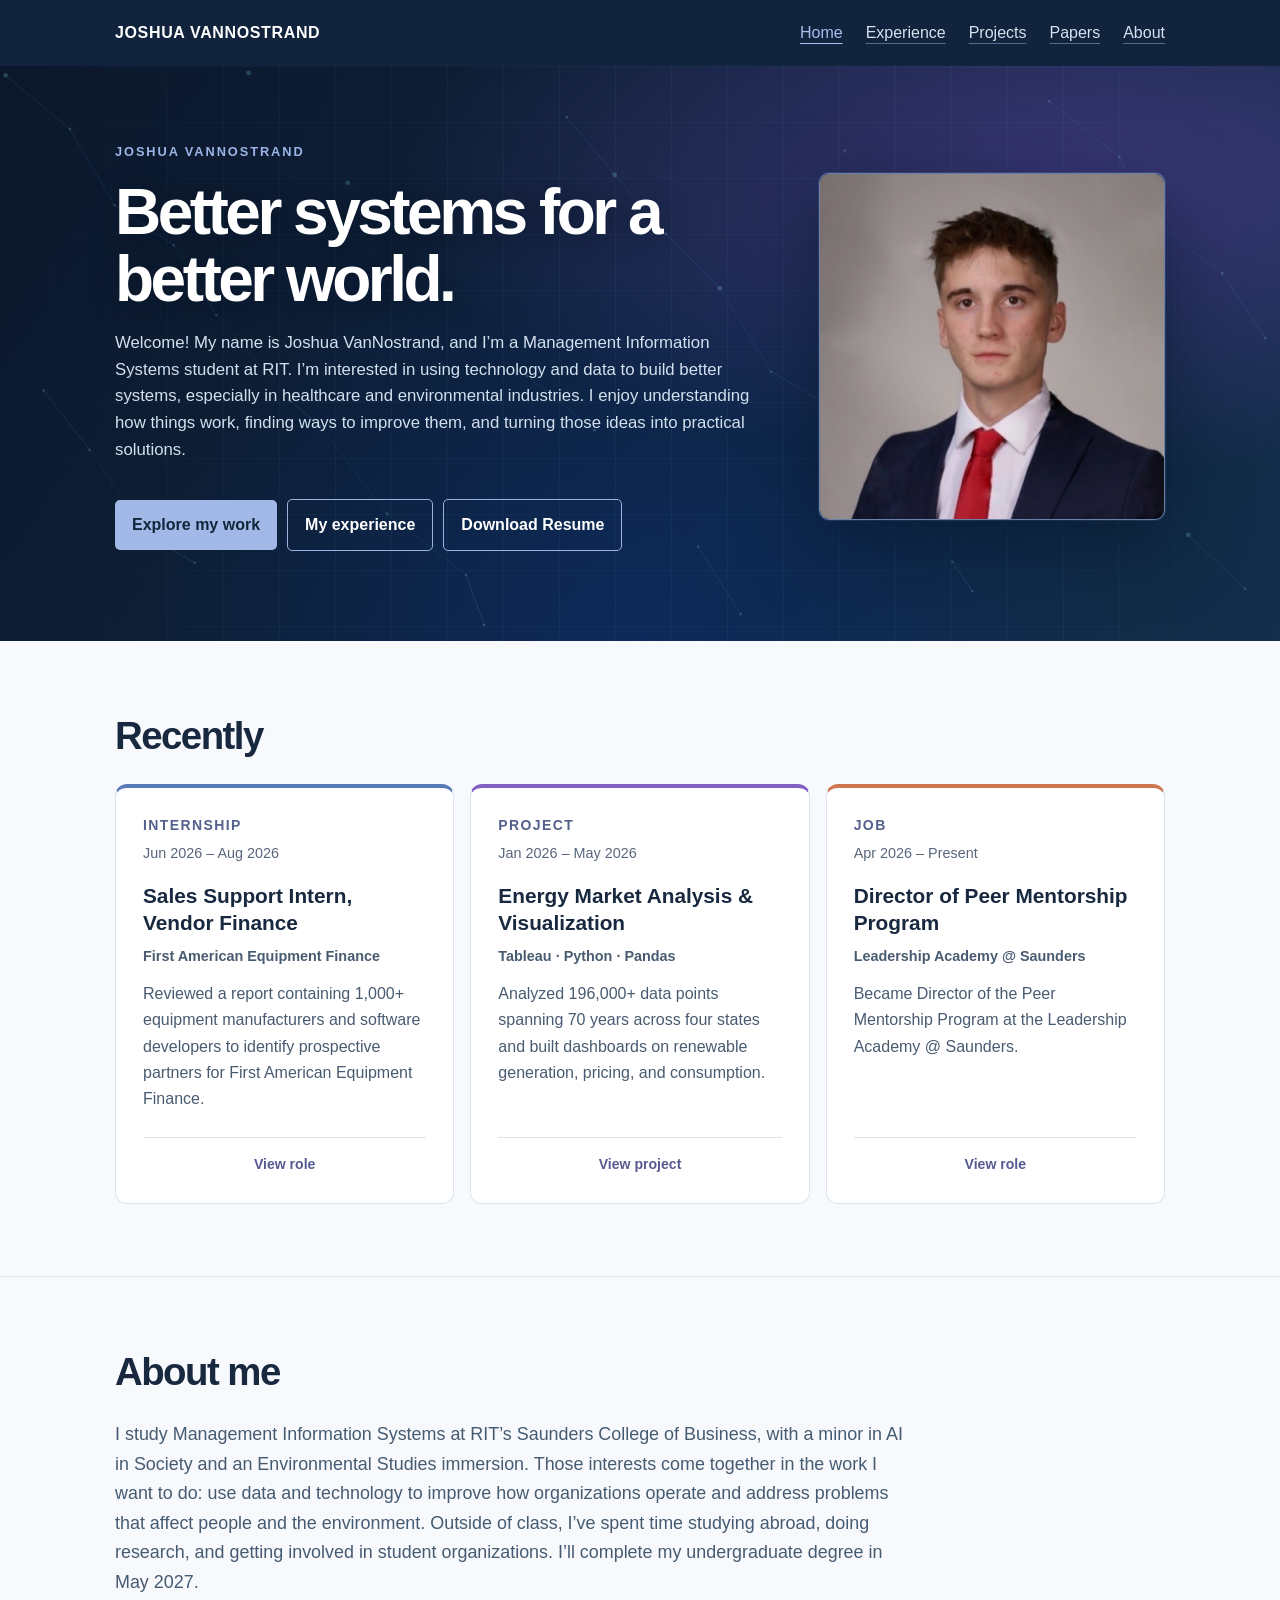
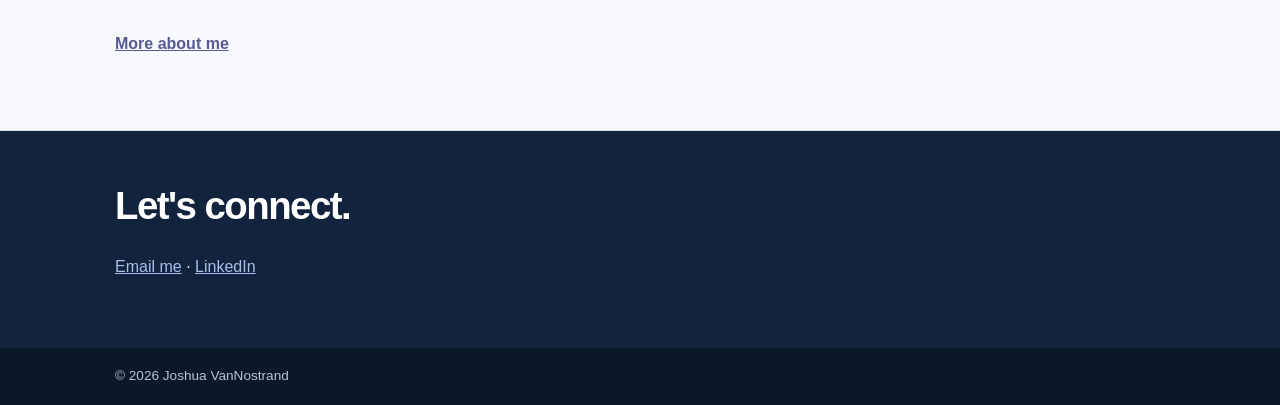
==== commit f6ca3b2d: "Add files via upload Took away arrow emojis" ====
--- a/index.html
+++ b/index.html
@@ -1 +1 @@
-<!doctype html><html lang="en"><head><meta charset="utf-8"><meta name="viewport" content="width=device-width,initial-scale=1"><meta name="description" content="Joshua VanNostrand — RIT MIS student interested in technology and data for better systems in healthcare and environmental industries."><title>Home | Joshua VanNostrand</title><link rel="icon" type="image/svg+xml" href="favicon.svg"><link rel="stylesheet" href="style.css?v=20261023d"><script src="motion.js" defer></script><script src="project-dialogs.js" defer></script></head><body><header class="dark"><nav class="wrap nav" aria-label="Main navigation"><a class="brand" href="">JOSHUA VANNOSTRAND</a><div class="navlinks"><a href="" aria-current="page">Home</a><a href="experience/">Experience</a><a href="projects/">Projects</a><a href="papers/">Papers</a><a href="about/">About</a></div></nav></header><main><section class="dark hero"><div class="wrap herogrid"><div><div class="eyebrow">Joshua VanNostrand</div><h1>Better systems for a better world.</h1><p>Welcome! My name is Joshua VanNostrand, and I’m a Management Information Systems student at RIT. I’m interested in using technology and data to build better systems, especially in healthcare and environmental industries. I enjoy understanding how things work, finding ways to improve them, and turning those ideas into practical solutions.</p><a class="button" href="projects/">Explore my work</a><a class="button alt" href="experience/">My experience</a><a class="button alt" href="assets/joshua-vannostrand-resume.pdf" download="Joshua-VanNostrand-Resume.pdf">Download Resume</a></div><div class="portrait"><img src="assets/joshua-vannostrand.jpg" alt="Portrait of Joshua VanNostrand" width="576" height="576" decoding="async"></div></div></section><section class="section"><div class="wrap"><h2>Recently</h2><div class="grid"><article class="card project-card"><div class="project-summary"><div class="meta">Internship</div><div class="card-date">Jun 2026 – Aug 2026</div><h3>Sales Support Intern, Vendor Finance</h3><p class="card-org">First American Equipment Finance</p><p>Reviewed a report containing 1,000+ equipment manufacturers and software developers to identify prospective partners for First American Equipment Finance.</p></div><span class="card-action" aria-hidden="true">View role <span>↗</span></span><button class="project-hit-area" type="button" data-project="recent-sales-support-intern,-vendor-finance" aria-label="View Sales Support Intern, Vendor Finance" aria-haspopup="dialog"></button></article><dialog class="project-dialog" id="recent-sales-support-intern,-vendor-finance" aria-labelledby="title-recent-sales-support-intern,-vendor-finance"><div class="dialog-top"><div class="meta">Internship · Jun 2026 – Aug 2026</div><h2 id="title-recent-sales-support-intern,-vendor-finance">Sales Support Intern, Vendor Finance</h2><button class="dialog-close" type="button" aria-label="Close Sales Support Intern, Vendor Finance" data-close-dialog>×</button></div><div class="dialog-body"><p class="dialog-org">First American Equipment Finance</p><ul class="resume-bullets"><li>Reviewed a report containing 1,000+ equipment manufacturers and software developers to identify prospective partners for the Healthcare team.</li><li>Researched selected companies using ZoomInfo, Dun & Bradstreet, and LinkedIn Sales Navigator; built profiles to support Program Managers’ outreach.</li></ul></div></dialog><article class="card project-card"><div class="project-summary"><div class="meta">Project</div><div class="card-date">Jan 2026 – May 2026</div><h3>Energy Market Analysis & Visualization</h3><p class="card-org">Tableau · Python · Pandas</p><p>Analyzed 196,000+ data points spanning 70 years across four states and built dashboards on renewable generation, pricing, and consumption.</p></div><span class="card-action" aria-hidden="true">View project <span>↗</span></span><button class="project-hit-area" type="button" data-project="recent-energy-market-analysis-&-visualization" aria-label="View Energy Market Analysis & Visualization" aria-haspopup="dialog"></button></article><dialog class="project-dialog" id="recent-energy-market-analysis-&-visualization" aria-labelledby="title-recent-energy-market-analysis-&-visualization"><div class="dialog-top"><div class="meta">Project · Jan 2026 – May 2026</div><h2 id="title-recent-energy-market-analysis-&-visualization">Energy Market Analysis & Visualization</h2><button class="dialog-close" type="button" aria-label="Close Energy Market Analysis & Visualization" data-close-dialog>×</button></div><div class="dialog-body"><p class="dialog-org">Tableau · Python · Pandas</p><ul class="resume-bullets"><li>Analyzed 196,000+ data points spanning 70 years and 700+ variables per state across California, Texas, Arizona, and New Mexico using Tableau and Pandas.</li><li>Built KPI dashboards to compare renewable generation, energy intensity, pricing, and consumption across states.</li><li>Evaluated economic decoupling and energy-market trends to develop recommendations for grid infrastructure, renewable adoption, and interstate coordination.</li></ul></div></dialog><article class="card project-card"><div class="project-summary"><div class="meta">Job</div><div class="card-date">Apr 2026 – Present</div><h3>Director of Peer Mentorship Program</h3><p class="card-org">Leadership Academy @ Saunders</p><p>Became Director of the Peer Mentorship Program at the Leadership Academy @ Saunders.</p></div><span class="card-action" aria-hidden="true">View role <span>↗</span></span><button class="project-hit-area" type="button" data-project="recent-director-of-peer-mentorship-program" aria-label="View Director of Peer Mentorship Program" aria-haspopup="dialog"></button></article><dialog class="project-dialog" id="recent-director-of-peer-mentorship-program" aria-labelledby="title-recent-director-of-peer-mentorship-program"><div class="dialog-top"><div class="meta">Job · Apr 2026 – Present</div><h2 id="title-recent-director-of-peer-mentorship-program">Director of Peer Mentorship Program</h2><button class="dialog-close" type="button" aria-label="Close Director of Peer Mentorship Program" data-close-dialog>×</button></div><div class="dialog-body"><p class="dialog-org">Leadership Academy @ Saunders</p><ul class="resume-bullets"><li>Use academic, career, and behavioral information to match mentors and mentees.</li><li>Coordinate training, networking events, and alumni programming with students, faculty, and external stakeholders.</li><li>Track participation, maintain program records and compliance, and support improvements to the mentorship program.</li></ul></div></dialog></div></div></section><section class="section"><div class="wrap"><h2>About me</h2><p class="lead">I study Management Information Systems at RIT’s Saunders College of Business, with a minor in AI in Society and an Environmental Studies immersion. Those interests come together in the work I want to do: use data and technology to improve how organizations operate and address problems that affect people and the environment. Outside of class, I’ve spent time studying abroad, doing research, and getting involved in student organizations. I’ll complete my undergraduate degree in May 2027.</p><a class="textlink" href="about/">More about me</a></div></section></main><footer><div class="dark footer"><div class="wrap"><h2>Let's connect.</h2><p><a href="mailto:vannostrandjosh2005@gmail.com">Email me</a> · <a href="https://www.linkedin.com/in/joshua-vannostrand/" target="_blank" rel="noopener noreferrer">LinkedIn</a></p></div></div><div class="copyright"><div class="wrap">© 2026 Joshua VanNostrand</div></div></footer></body></html>+<!doctype html><html lang="en"><head><meta charset="utf-8"><meta name="viewport" content="width=device-width,initial-scale=1"><meta name="description" content="Joshua VanNostrand — RIT MIS student interested in technology and data for better systems in healthcare and environmental industries."><title>Home | Joshua VanNostrand</title><link rel="icon" type="image/svg+xml" href="favicon.svg"><link rel="stylesheet" href="style.css?v=20261023e"><script src="motion.js" defer></script><script src="project-dialogs.js" defer></script></head><body><header class="dark"><nav class="wrap nav" aria-label="Main navigation"><a class="brand" href="">JOSHUA VANNOSTRAND</a><div class="navlinks"><a href="" aria-current="page">Home</a><a href="experience/">Experience</a><a href="projects/">Projects</a><a href="papers/">Papers</a><a href="about/">About</a></div></nav></header><main><section class="dark hero"><div class="wrap herogrid"><div><div class="eyebrow">Joshua VanNostrand</div><h1>Better systems for a better world.</h1><p>Welcome! My name is Joshua VanNostrand, and I’m a Management Information Systems student at RIT. I’m interested in using technology and data to build better systems, especially in healthcare and environmental industries. I enjoy understanding how things work, finding ways to improve them, and turning those ideas into practical solutions.</p><a class="button" href="projects/">Explore my work</a><a class="button alt" href="experience/">My experience</a><a class="button alt" href="assets/joshua-vannostrand-resume.pdf" download="Joshua-VanNostrand-Resume.pdf">Download Resume</a></div><div class="portrait"><img src="assets/joshua-vannostrand.jpg" alt="Portrait of Joshua VanNostrand" width="576" height="576" decoding="async"></div></div></section><section class="section"><div class="wrap"><h2>Recently</h2><div class="grid"><article class="card project-card"><div class="project-summary"><div class="meta">Internship</div><div class="card-date">Jun 2026 – Aug 2026</div><h3>Sales Support Intern, Vendor Finance</h3><p class="card-org">First American Equipment Finance</p><p>Reviewed a report containing 1,000+ equipment manufacturers and software developers to identify prospective partners for First American Equipment Finance.</p></div><span class="card-action" aria-hidden="true">View role</span><button class="project-hit-area" type="button" data-project="recent-sales-support-intern,-vendor-finance" aria-label="View Sales Support Intern, Vendor Finance" aria-haspopup="dialog"></button></article><dialog class="project-dialog" id="recent-sales-support-intern,-vendor-finance" aria-labelledby="title-recent-sales-support-intern,-vendor-finance"><div class="dialog-top"><div class="meta">Internship · Jun 2026 – Aug 2026</div><h2 id="title-recent-sales-support-intern,-vendor-finance">Sales Support Intern, Vendor Finance</h2><button class="dialog-close" type="button" aria-label="Close Sales Support Intern, Vendor Finance" data-close-dialog>×</button></div><div class="dialog-body"><p class="dialog-org">First American Equipment Finance</p><ul class="resume-bullets"><li>Reviewed a report containing 1,000+ equipment manufacturers and software developers to identify prospective partners for the Healthcare team.</li><li>Researched selected companies using ZoomInfo, Dun & Bradstreet, and LinkedIn Sales Navigator; built profiles to support Program Managers’ outreach.</li></ul></div></dialog><article class="card project-card"><div class="project-summary"><div class="meta">Project</div><div class="card-date">Jan 2026 – May 2026</div><h3>Energy Market Analysis & Visualization</h3><p class="card-org">Tableau · Python · Pandas</p><p>Analyzed 196,000+ data points spanning 70 years across four states and built dashboards on renewable generation, pricing, and consumption.</p></div><span class="card-action" aria-hidden="true">View project</span><button class="project-hit-area" type="button" data-project="recent-energy-market-analysis-&-visualization" aria-label="View Energy Market Analysis & Visualization" aria-haspopup="dialog"></button></article><dialog class="project-dialog" id="recent-energy-market-analysis-&-visualization" aria-labelledby="title-recent-energy-market-analysis-&-visualization"><div class="dialog-top"><div class="meta">Project · Jan 2026 – May 2026</div><h2 id="title-recent-energy-market-analysis-&-visualization">Energy Market Analysis & Visualization</h2><button class="dialog-close" type="button" aria-label="Close Energy Market Analysis & Visualization" data-close-dialog>×</button></div><div class="dialog-body"><p class="dialog-org">Tableau · Python · Pandas</p><ul class="resume-bullets"><li>Analyzed 196,000+ data points spanning 70 years and 700+ variables per state across California, Texas, Arizona, and New Mexico using Tableau and Pandas.</li><li>Built KPI dashboards to compare renewable generation, energy intensity, pricing, and consumption across states.</li><li>Evaluated economic decoupling and energy-market trends to develop recommendations for grid infrastructure, renewable adoption, and interstate coordination.</li></ul></div></dialog><article class="card project-card"><div class="project-summary"><div class="meta">Job</div><div class="card-date">Apr 2026 – Present</div><h3>Director of Peer Mentorship Program</h3><p class="card-org">Leadership Academy @ Saunders</p><p>Became Director of the Peer Mentorship Program at the Leadership Academy @ Saunders.</p></div><span class="card-action" aria-hidden="true">View role</span><button class="project-hit-area" type="button" data-project="recent-director-of-peer-mentorship-program" aria-label="View Director of Peer Mentorship Program" aria-haspopup="dialog"></button></article><dialog class="project-dialog" id="recent-director-of-peer-mentorship-program" aria-labelledby="title-recent-director-of-peer-mentorship-program"><div class="dialog-top"><div class="meta">Job · Apr 2026 – Present</div><h2 id="title-recent-director-of-peer-mentorship-program">Director of Peer Mentorship Program</h2><button class="dialog-close" type="button" aria-label="Close Director of Peer Mentorship Program" data-close-dialog>×</button></div><div class="dialog-body"><p class="dialog-org">Leadership Academy @ Saunders</p><ul class="resume-bullets"><li>Use academic, career, and behavioral information to match mentors and mentees.</li><li>Coordinate training, networking events, and alumni programming with students, faculty, and external stakeholders.</li><li>Track participation, maintain program records and compliance, and support improvements to the mentorship program.</li></ul></div></dialog></div></div></section><section class="section"><div class="wrap"><h2>About me</h2><p class="lead">I study Management Information Systems at RIT’s Saunders College of Business, with a minor in AI in Society and an Environmental Studies immersion. Those interests come together in the work I want to do: use data and technology to improve how organizations operate and address problems that affect people and the environment. Outside of class, I’ve spent time studying abroad, doing research, and getting involved in student organizations. I’ll complete my undergraduate degree in May 2027.</p><a class="textlink" href="about/">More about me</a></div></section></main><footer><div class="dark footer"><div class="wrap"><h2>Let's connect.</h2><p><a href="mailto:vannostrandjosh2005@gmail.com">Email me</a> · <a href="https://www.linkedin.com/in/joshua-vannostrand/" target="_blank" rel="noopener noreferrer">LinkedIn</a></p></div></div><div class="copyright"><div class="wrap">© 2026 Joshua VanNostrand</div></div></footer></body></html>
--- a/style.css
+++ b/style.css
@@ -18,7 +18,7 @@
 @media(max-width:600px){.dialog-top{padding:25px 24px}.dialog-body{padding:24px}.dialog-close{top:14px;right:14px}}
 @media(prefers-reduced-motion:no-preference){.project-dialog[open]{animation:dialog-in .22s ease-out}@keyframes dialog-in{from{opacity:0;transform:translateY(12px) scale(.985)}to{opacity:1;transform:none}}}
 
-.project-card{position:relative;cursor:pointer}.project-hit-area{position:absolute;inset:0;width:100%;height:100%;border:0;border-radius:8px;background:transparent;cursor:pointer}.project-hit-area:focus-visible{outline:3px solid #d6a64b;outline-offset:4px}.project-card:has(:focus-visible){border-color:#8b91c5;box-shadow:0 14px 35px #18375224}.project-card .project-cue{display:inline-block;margin-top:20px;color:#565a91;font-size:.94rem;font-weight:bold}.project-card .project-cue::after{content:" ↗"}.project-card:hover .project-cue{text-decoration:underline}
+.project-card{position:relative;cursor:pointer}.project-hit-area{position:absolute;inset:0;width:100%;height:100%;border:0;border-radius:8px;background:transparent;cursor:pointer}.project-hit-area:focus-visible{outline:3px solid #d6a64b;outline-offset:4px}.project-card:has(:focus-visible){border-color:#8b91c5;box-shadow:0 14px 35px #18375224}.project-card .project-cue{display:inline-block;margin-top:20px;color:#565a91;font-size:.94rem;font-weight:bold}.project-card:hover .project-cue{text-decoration:underline}
 
 .role-card{position:relative;display:grid;grid-template-columns:190px 1fr;gap:26px;cursor:pointer}.role-card .project-cue{display:inline-block;margin-top:12px}.role-card:hover,.role-card:has(:focus-visible){background:#eeedf8}.role-card h3{margin:0}.role-card .org{margin:5px 0 9px}
 .photo-carousel{margin-top:18px}.carousel-viewport{display:flex;overflow-x:auto;scroll-snap-type:x proximity;scroll-behavior:auto;overscroll-behavior-inline:contain;border-radius:8px;background:#11233d;scrollbar-width:thin}.carousel-viewport figure{flex:0 0 100%;scroll-snap-align:start;margin:0;text-align:center}.carousel-viewport img{display:block;width:100%;height:min(48vh,420px);object-fit:contain}.carousel-viewport figcaption{padding:10px;color:#e4ebf8;font-size:.9rem}.carousel-controls{display:flex;align-items:center;justify-content:center;gap:20px;margin-top:12px}.carousel-controls button{border:1px solid #8a9fc8;background:white;border-radius:50%;width:38px;height:38px;color:#183672;font-size:1.5rem;line-height:1;cursor:pointer}.carousel-controls button:hover{background:#eeedf8}.carousel-count{font-size:.9rem;color:#4e6578;min-width:52px;text-align:center}
@@ -43,6 +43,6 @@
 .education-panel{display:grid;grid-template-columns:1fr 1fr;gap:38px;padding:32px;border:1px solid #d2d9ed;border-radius:14px;background:linear-gradient(120deg,#ecf0fa,#f0ebfa)}.education-panel h3{color:#273955}.education-panel p{color:#45566e}.gpa{display:inline-flex;gap:12px;align-items:center;padding:9px 16px;background:#fff;border-radius:8px;color:#425783}.awards{padding-left:20px;margin:16px 0 0}.awards li{margin:0 0 12px}.awards span{display:block;color:#536079;font-size:.9rem}.meta{font-size:.875rem}.chips span{font-size:.875rem}
 @media(max-width:650px){.education-panel{grid-template-columns:1fr;padding:24px;gap:25px}.chapter{padding-left:39px}.role-card{padding:20px 15px}.carousel-viewport img{height:320px}}
 
-.card-action{display:block;align-self:stretch;text-align:center;border-top:1px solid #e1e5ef;margin-top:24px;padding-top:15px;font-size:.88rem;font-weight:700;color:#565a91}.card-action span{margin-left:5px}.project-card:hover .card-action{text-decoration:underline}.card-date{font-size:.9rem;color:#59667d;margin:-6px 0 16px}.card-org{font-weight:600;font-size:.9rem;margin:0 0 12px!important}.resume-bullets{padding-left:21px;margin:18px 0 26px;color:#425970}.resume-bullets li{padding-left:5px;margin-bottom:16px;line-height:1.7}.dialog-body .chips{margin:0 0 24px}.dialog-org{font-weight:600}.project-card .meta{line-height:1.5}
+.card-action{display:block;align-self:stretch;text-align:center;border-top:1px solid #e1e5ef;margin-top:24px;padding-top:15px;font-size:.88rem;font-weight:700;color:#565a91}.project-card:hover .card-action{text-decoration:underline}.card-date{font-size:.9rem;color:#59667d;margin:-6px 0 16px}.card-org{font-weight:600;font-size:.9rem;margin:0 0 12px!important}.resume-bullets{padding-left:21px;margin:18px 0 26px;color:#425970}.resume-bullets li{padding-left:5px;margin-bottom:16px;line-height:1.7}.dialog-body .chips{margin:0 0 24px}.dialog-org{font-weight:600}.project-card .meta{line-height:1.5}
 
 .role-card:hover .card-action,.role-card:focus-within .card-action{text-decoration:underline}.navlinks a{text-decoration:underline;text-underline-offset:5px;text-decoration-color:#9cb5e780}.navlinks a:hover,.navlinks a[aria-current]{text-decoration-color:currentColor}.role-card .meta{margin-bottom:5px}
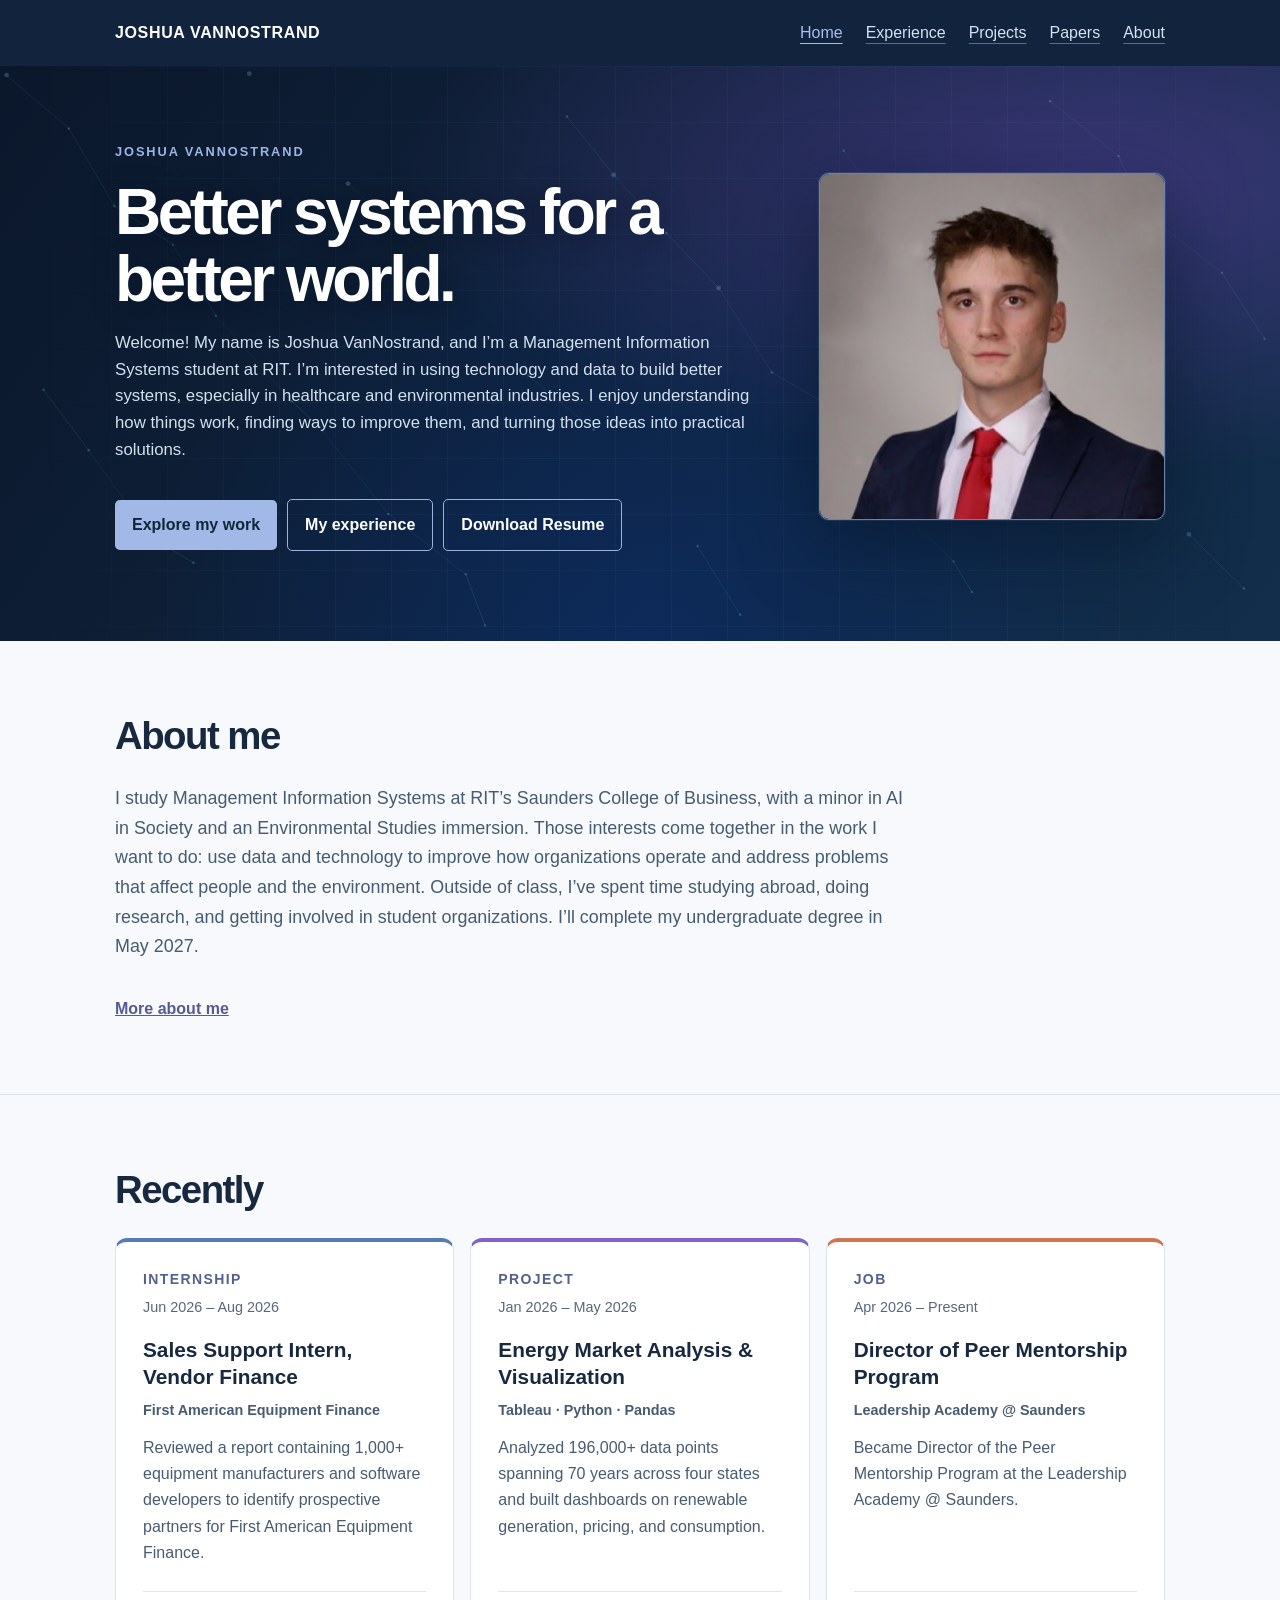
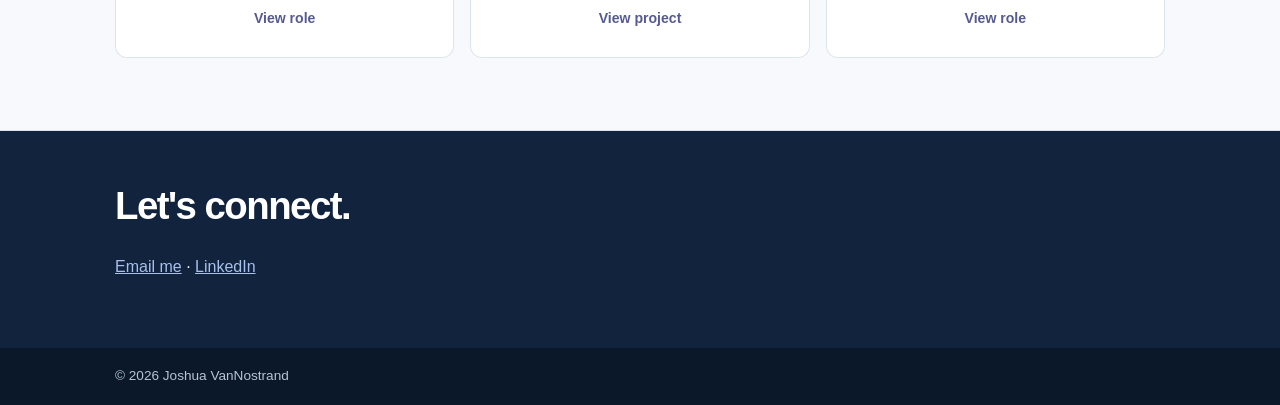
==== commit 7f554898: "Add files via upload updated order of homepage and added projects" ====
--- a/index.html
+++ b/index.html
@@ -1 +1 @@
-<!doctype html><html lang="en"><head><meta charset="utf-8"><meta name="viewport" content="width=device-width,initial-scale=1"><meta name="description" content="Joshua VanNostrand — RIT MIS student interested in technology and data for better systems in healthcare and environmental industries."><title>Home | Joshua VanNostrand</title><link rel="icon" type="image/svg+xml" href="favicon.svg"><link rel="stylesheet" href="style.css?v=20261023e"><script src="motion.js" defer></script><script src="project-dialogs.js" defer></script></head><body><header class="dark"><nav class="wrap nav" aria-label="Main navigation"><a class="brand" href="">JOSHUA VANNOSTRAND</a><div class="navlinks"><a href="" aria-current="page">Home</a><a href="experience/">Experience</a><a href="projects/">Projects</a><a href="papers/">Papers</a><a href="about/">About</a></div></nav></header><main><section class="dark hero"><div class="wrap herogrid"><div><div class="eyebrow">Joshua VanNostrand</div><h1>Better systems for a better world.</h1><p>Welcome! My name is Joshua VanNostrand, and I’m a Management Information Systems student at RIT. I’m interested in using technology and data to build better systems, especially in healthcare and environmental industries. I enjoy understanding how things work, finding ways to improve them, and turning those ideas into practical solutions.</p><a class="button" href="projects/">Explore my work</a><a class="button alt" href="experience/">My experience</a><a class="button alt" href="assets/joshua-vannostrand-resume.pdf" download="Joshua-VanNostrand-Resume.pdf">Download Resume</a></div><div class="portrait"><img src="assets/joshua-vannostrand.jpg" alt="Portrait of Joshua VanNostrand" width="576" height="576" decoding="async"></div></div></section><section class="section"><div class="wrap"><h2>Recently</h2><div class="grid"><article class="card project-card"><div class="project-summary"><div class="meta">Internship</div><div class="card-date">Jun 2026 – Aug 2026</div><h3>Sales Support Intern, Vendor Finance</h3><p class="card-org">First American Equipment Finance</p><p>Reviewed a report containing 1,000+ equipment manufacturers and software developers to identify prospective partners for First American Equipment Finance.</p></div><span class="card-action" aria-hidden="true">View role</span><button class="project-hit-area" type="button" data-project="recent-sales-support-intern,-vendor-finance" aria-label="View Sales Support Intern, Vendor Finance" aria-haspopup="dialog"></button></article><dialog class="project-dialog" id="recent-sales-support-intern,-vendor-finance" aria-labelledby="title-recent-sales-support-intern,-vendor-finance"><div class="dialog-top"><div class="meta">Internship · Jun 2026 – Aug 2026</div><h2 id="title-recent-sales-support-intern,-vendor-finance">Sales Support Intern, Vendor Finance</h2><button class="dialog-close" type="button" aria-label="Close Sales Support Intern, Vendor Finance" data-close-dialog>×</button></div><div class="dialog-body"><p class="dialog-org">First American Equipment Finance</p><ul class="resume-bullets"><li>Reviewed a report containing 1,000+ equipment manufacturers and software developers to identify prospective partners for the Healthcare team.</li><li>Researched selected companies using ZoomInfo, Dun & Bradstreet, and LinkedIn Sales Navigator; built profiles to support Program Managers’ outreach.</li></ul></div></dialog><article class="card project-card"><div class="project-summary"><div class="meta">Project</div><div class="card-date">Jan 2026 – May 2026</div><h3>Energy Market Analysis & Visualization</h3><p class="card-org">Tableau · Python · Pandas</p><p>Analyzed 196,000+ data points spanning 70 years across four states and built dashboards on renewable generation, pricing, and consumption.</p></div><span class="card-action" aria-hidden="true">View project</span><button class="project-hit-area" type="button" data-project="recent-energy-market-analysis-&-visualization" aria-label="View Energy Market Analysis & Visualization" aria-haspopup="dialog"></button></article><dialog class="project-dialog" id="recent-energy-market-analysis-&-visualization" aria-labelledby="title-recent-energy-market-analysis-&-visualization"><div class="dialog-top"><div class="meta">Project · Jan 2026 – May 2026</div><h2 id="title-recent-energy-market-analysis-&-visualization">Energy Market Analysis & Visualization</h2><button class="dialog-close" type="button" aria-label="Close Energy Market Analysis & Visualization" data-close-dialog>×</button></div><div class="dialog-body"><p class="dialog-org">Tableau · Python · Pandas</p><ul class="resume-bullets"><li>Analyzed 196,000+ data points spanning 70 years and 700+ variables per state across California, Texas, Arizona, and New Mexico using Tableau and Pandas.</li><li>Built KPI dashboards to compare renewable generation, energy intensity, pricing, and consumption across states.</li><li>Evaluated economic decoupling and energy-market trends to develop recommendations for grid infrastructure, renewable adoption, and interstate coordination.</li></ul></div></dialog><article class="card project-card"><div class="project-summary"><div class="meta">Job</div><div class="card-date">Apr 2026 – Present</div><h3>Director of Peer Mentorship Program</h3><p class="card-org">Leadership Academy @ Saunders</p><p>Became Director of the Peer Mentorship Program at the Leadership Academy @ Saunders.</p></div><span class="card-action" aria-hidden="true">View role</span><button class="project-hit-area" type="button" data-project="recent-director-of-peer-mentorship-program" aria-label="View Director of Peer Mentorship Program" aria-haspopup="dialog"></button></article><dialog class="project-dialog" id="recent-director-of-peer-mentorship-program" aria-labelledby="title-recent-director-of-peer-mentorship-program"><div class="dialog-top"><div class="meta">Job · Apr 2026 – Present</div><h2 id="title-recent-director-of-peer-mentorship-program">Director of Peer Mentorship Program</h2><button class="dialog-close" type="button" aria-label="Close Director of Peer Mentorship Program" data-close-dialog>×</button></div><div class="dialog-body"><p class="dialog-org">Leadership Academy @ Saunders</p><ul class="resume-bullets"><li>Use academic, career, and behavioral information to match mentors and mentees.</li><li>Coordinate training, networking events, and alumni programming with students, faculty, and external stakeholders.</li><li>Track participation, maintain program records and compliance, and support improvements to the mentorship program.</li></ul></div></dialog></div></div></section><section class="section"><div class="wrap"><h2>About me</h2><p class="lead">I study Management Information Systems at RIT’s Saunders College of Business, with a minor in AI in Society and an Environmental Studies immersion. Those interests come together in the work I want to do: use data and technology to improve how organizations operate and address problems that affect people and the environment. Outside of class, I’ve spent time studying abroad, doing research, and getting involved in student organizations. I’ll complete my undergraduate degree in May 2027.</p><a class="textlink" href="about/">More about me</a></div></section></main><footer><div class="dark footer"><div class="wrap"><h2>Let's connect.</h2><p><a href="mailto:vannostrandjosh2005@gmail.com">Email me</a> · <a href="https://www.linkedin.com/in/joshua-vannostrand/" target="_blank" rel="noopener noreferrer">LinkedIn</a></p></div></div><div class="copyright"><div class="wrap">© 2026 Joshua VanNostrand</div></div></footer></body></html>+<!doctype html><html lang="en"><head><meta charset="utf-8"><meta name="viewport" content="width=device-width,initial-scale=1"><meta name="description" content="Joshua VanNostrand — RIT MIS student interested in technology and data for better systems in healthcare and environmental industries."><title>Home | Joshua VanNostrand</title><link rel="icon" type="image/svg+xml" href="favicon.svg"><link rel="stylesheet" href="style.css?v=20261023e"><script src="motion.js" defer></script><script src="project-dialogs.js" defer></script></head><body><header class="dark"><nav class="wrap nav" aria-label="Main navigation"><a class="brand" href="">JOSHUA VANNOSTRAND</a><div class="navlinks"><a href="" aria-current="page">Home</a><a href="experience/">Experience</a><a href="projects/">Projects</a><a href="papers/">Papers</a><a href="about/">About</a></div></nav></header><main><section class="dark hero"><div class="wrap herogrid"><div><div class="eyebrow">Joshua VanNostrand</div><h1>Better systems for a better world.</h1><p>Welcome! My name is Joshua VanNostrand, and I’m a Management Information Systems student at RIT. I’m interested in using technology and data to build better systems, especially in healthcare and environmental industries. I enjoy understanding how things work, finding ways to improve them, and turning those ideas into practical solutions.</p><a class="button" href="projects/">Explore my work</a><a class="button alt" href="experience/">My experience</a><a class="button alt" href="assets/joshua-vannostrand-resume.pdf" download="Joshua-VanNostrand-Resume.pdf">Download Resume</a></div><div class="portrait"><img src="assets/joshua-vannostrand.jpg" alt="Portrait of Joshua VanNostrand" width="576" height="576" decoding="async"></div></div></section><section class="section"><div class="wrap"><h2>About me</h2><p class="lead">I study Management Information Systems at RIT’s Saunders College of Business, with a minor in AI in Society and an Environmental Studies immersion. Those interests come together in the work I want to do: use data and technology to improve how organizations operate and address problems that affect people and the environment. Outside of class, I’ve spent time studying abroad, doing research, and getting involved in student organizations. I’ll complete my undergraduate degree in May 2027.</p><a class="textlink" href="about/">More about me</a></div></section><section class="section"><div class="wrap"><h2>Recently</h2><div class="grid"><article class="card project-card"><div class="project-summary"><div class="meta">Internship</div><div class="card-date">Jun 2026 – Aug 2026</div><h3>Sales Support Intern, Vendor Finance</h3><p class="card-org">First American Equipment Finance</p><p>Reviewed a report containing 1,000+ equipment manufacturers and software developers to identify prospective partners for First American Equipment Finance.</p></div><span class="card-action" aria-hidden="true">View role</span><button class="project-hit-area" type="button" data-project="recent-sales-support-intern,-vendor-finance" aria-label="View Sales Support Intern, Vendor Finance" aria-haspopup="dialog"></button></article><dialog class="project-dialog" id="recent-sales-support-intern,-vendor-finance" aria-labelledby="title-recent-sales-support-intern,-vendor-finance"><div class="dialog-top"><div class="meta">Internship · Jun 2026 – Aug 2026</div><h2 id="title-recent-sales-support-intern,-vendor-finance">Sales Support Intern, Vendor Finance</h2><button class="dialog-close" type="button" aria-label="Close Sales Support Intern, Vendor Finance" data-close-dialog>×</button></div><div class="dialog-body"><p class="dialog-org">First American Equipment Finance</p><ul class="resume-bullets"><li>Reviewed a report containing 1,000+ equipment manufacturers and software developers to identify prospective partners for the Healthcare team.</li><li>Researched selected companies using ZoomInfo, Dun & Bradstreet, and LinkedIn Sales Navigator; built profiles to support Program Managers’ outreach.</li></ul></div></dialog><article class="card project-card"><div class="project-summary"><div class="meta">Project</div><div class="card-date">Jan 2026 – May 2026</div><h3>Energy Market Analysis & Visualization</h3><p class="card-org">Tableau · Python · Pandas</p><p>Analyzed 196,000+ data points spanning 70 years across four states and built dashboards on renewable generation, pricing, and consumption.</p></div><span class="card-action" aria-hidden="true">View project</span><button class="project-hit-area" type="button" data-project="recent-energy-market-analysis-&-visualization" aria-label="View Energy Market Analysis & Visualization" aria-haspopup="dialog"></button></article><dialog class="project-dialog" id="recent-energy-market-analysis-&-visualization" aria-labelledby="title-recent-energy-market-analysis-&-visualization"><div class="dialog-top"><div class="meta">Project · Jan 2026 – May 2026</div><h2 id="title-recent-energy-market-analysis-&-visualization">Energy Market Analysis & Visualization</h2><button class="dialog-close" type="button" aria-label="Close Energy Market Analysis & Visualization" data-close-dialog>×</button></div><div class="dialog-body"><p class="dialog-org">Tableau · Python · Pandas</p><ul class="resume-bullets"><li>Analyzed 196,000+ data points spanning 70 years and 700+ variables per state across California, Texas, Arizona, and New Mexico using Tableau and Pandas.</li><li>Built KPI dashboards to compare renewable generation, energy intensity, pricing, and consumption across states.</li><li>Evaluated economic decoupling and energy-market trends to develop recommendations for grid infrastructure, renewable adoption, and interstate coordination.</li></ul></div></dialog><article class="card project-card"><div class="project-summary"><div class="meta">Job</div><div class="card-date">Apr 2026 – Present</div><h3>Director of Peer Mentorship Program</h3><p class="card-org">Leadership Academy @ Saunders</p><p>Became Director of the Peer Mentorship Program at the Leadership Academy @ Saunders.</p></div><span class="card-action" aria-hidden="true">View role</span><button class="project-hit-area" type="button" data-project="recent-director-of-peer-mentorship-program" aria-label="View Director of Peer Mentorship Program" aria-haspopup="dialog"></button></article><dialog class="project-dialog" id="recent-director-of-peer-mentorship-program" aria-labelledby="title-recent-director-of-peer-mentorship-program"><div class="dialog-top"><div class="meta">Job · Apr 2026 – Present</div><h2 id="title-recent-director-of-peer-mentorship-program">Director of Peer Mentorship Program</h2><button class="dialog-close" type="button" aria-label="Close Director of Peer Mentorship Program" data-close-dialog>×</button></div><div class="dialog-body"><p class="dialog-org">Leadership Academy @ Saunders</p><ul class="resume-bullets"><li>Use academic, career, and behavioral information to match mentors and mentees.</li><li>Coordinate training, networking events, and alumni programming with students, faculty, and external stakeholders.</li><li>Track participation, maintain program records and compliance, and support improvements to the mentorship program.</li></ul></div></dialog></div></div></section></main><footer><div class="dark footer"><div class="wrap"><h2>Let's connect.</h2><p><a href="mailto:vannostrandjosh2005@gmail.com">Email me</a> · <a href="https://www.linkedin.com/in/joshua-vannostrand/" target="_blank" rel="noopener noreferrer">LinkedIn</a></p></div></div><div class="copyright"><div class="wrap">© 2026 Joshua VanNostrand</div></div></footer></body></html>
